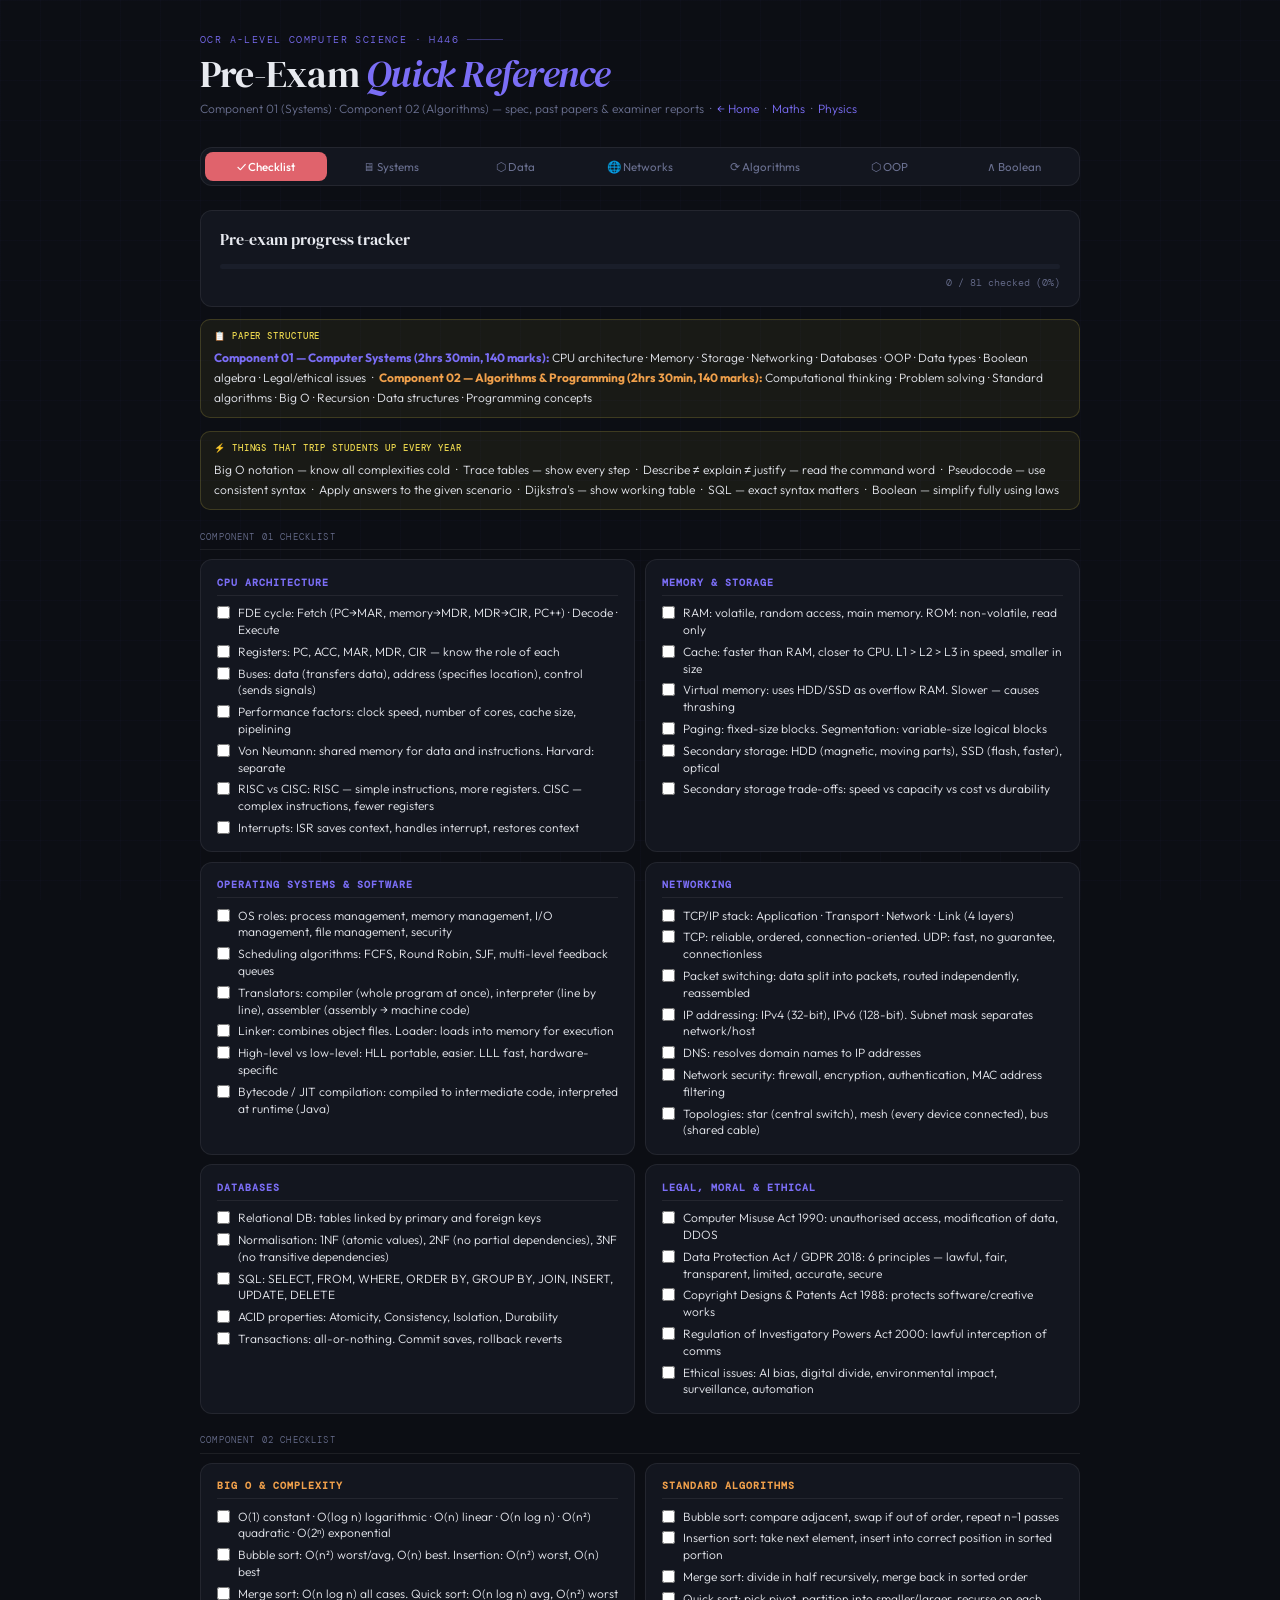
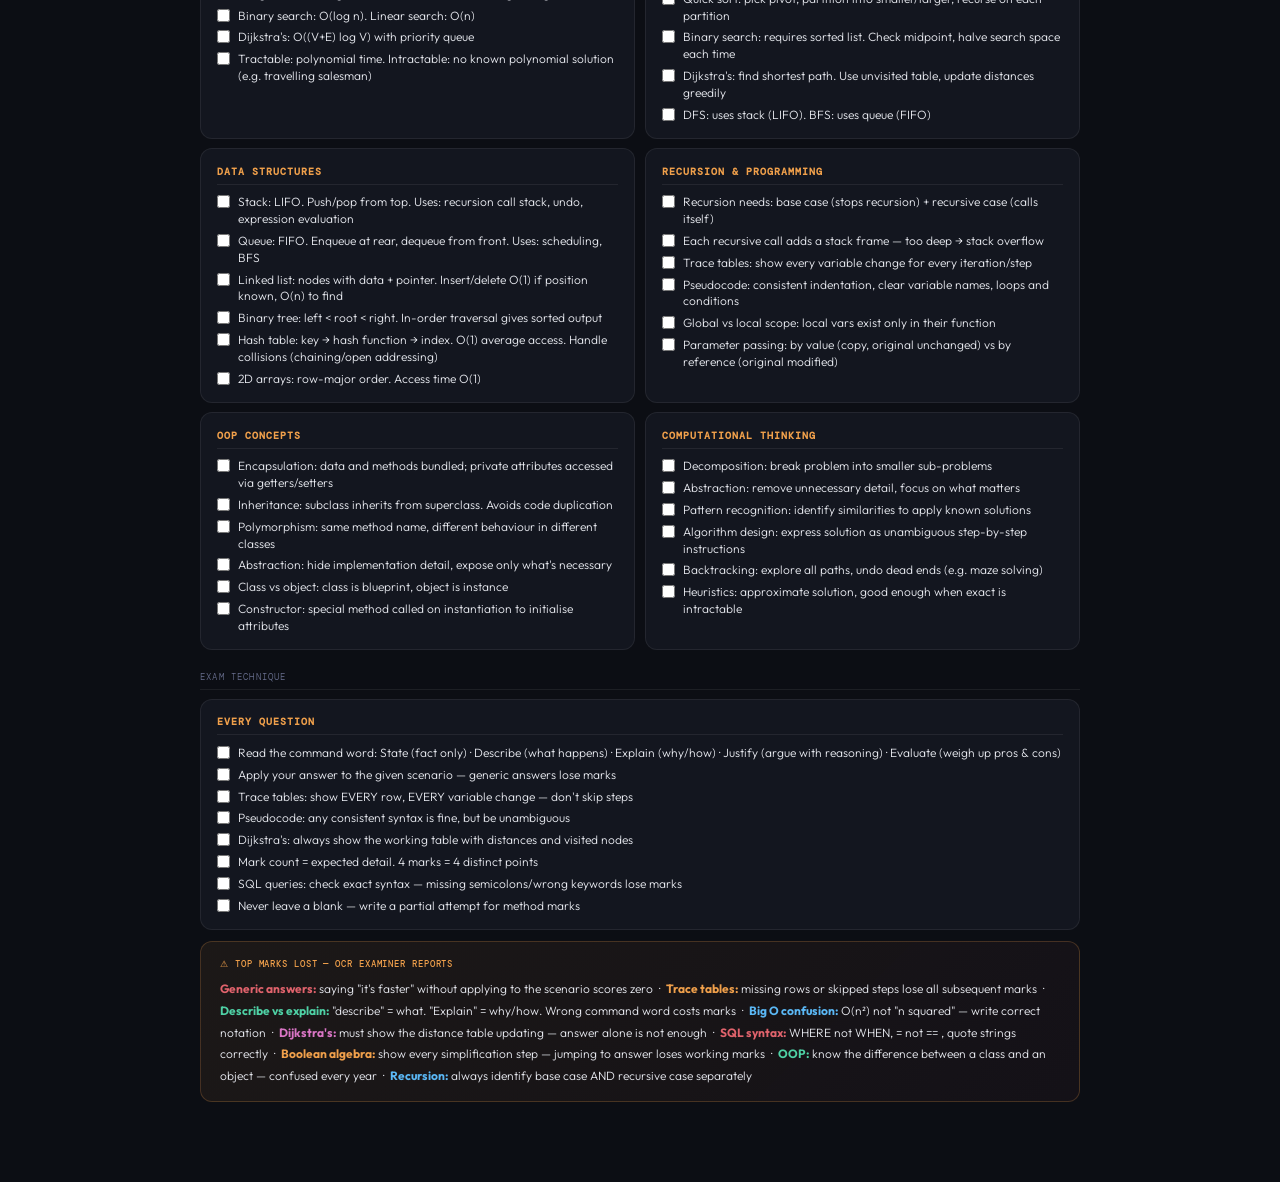
==== cs.html @ 41eb0c99 "Added CS" ====
<!DOCTYPE html>
<html lang="en">
<head>
<meta charset="UTF-8">
<meta name="viewport" content="width=device-width, initial-scale=1.0">
<title>OCR A-Level Computer Science — Quick Reference</title>
<link rel="stylesheet" href="style.css">
</head>
<body>
<div class="wrap">

<div class="hdr">
  <div class="eye">OCR A-Level Computer Science · H446</div>
  <h1>Pre-Exam <em>Quick Reference</em></h1>
  <p class="sub">Component 01 (Systems) · Component 02 (Algorithms) — spec, past papers &amp; examiner reports &nbsp;·&nbsp;
    <a href="home.html" style="color:var(--p);text-decoration:none">← Home</a> &nbsp;·&nbsp;
    <a href="index.html" style="color:var(--p);text-decoration:none">Maths</a> &nbsp;·&nbsp;
    <a href="physics.html" style="color:var(--p);text-decoration:none">Physics</a>
  </p>
</div>

<div class="nav" id="nav">
  <button class="nb on" style="background:var(--r);color:#fff" onclick="show('checklist',this,'--r')">✓ Checklist</button>
  <button class="nb" onclick="show('systems',this,'--p')">🖥 Systems</button>
  <button class="nb" onclick="show('data',this,'--b')">⬡ Data</button>
  <button class="nb" onclick="show('networking',this,'--g')">🌐 Networks</button>
  <button class="nb" onclick="show('algorithms',this,'--a')">⟳ Algorithms</button>
  <button class="nb" onclick="show('oop',this,'--pk')">⬡ OOP</button>
  <button class="nb" onclick="show('theory',this,'--ye')">∧ Boolean</button>
</div>

<!-- ══════ CHECKLIST ══════ -->
<div id="checklist" class="panel on">

  <div class="big-check">
    <h3>Pre-exam progress tracker</h3>
    <div class="progress-wrap"><div class="progress-bar" id="pbar"></div></div>
    <div class="progress-label" id="plabel">0 / 0 checked</div>
  </div>

  <div class="nib">
    <div class="nib-t">📋 Paper structure</div>
    <b class="cp">Component 01 — Computer Systems (2hrs 30min, 140 marks):</b> CPU architecture · Memory · Storage · Networking · Databases · OOP · Data types · Boolean algebra · Legal/ethical issues &nbsp;·&nbsp;
    <b class="ca">Component 02 — Algorithms &amp; Programming (2hrs 30min, 140 marks):</b> Computational thinking · Problem solving · Standard algorithms · Big O · Recursion · Data structures · Programming concepts
  </div>

  <div class="nib" style="background:rgba(232,212,77,.06);border-color:rgba(232,212,77,.18)">
    <div class="nib-t" style="color:var(--ye)">⚡ Things that trip students up every year</div>
    Big O notation — know all complexities cold &nbsp;·&nbsp; Trace tables — show every step &nbsp;·&nbsp; Describe ≠ explain ≠ justify — read the command word &nbsp;·&nbsp; Pseudocode — use consistent syntax &nbsp;·&nbsp; Apply answers to the given scenario &nbsp;·&nbsp; Dijkstra's — show working table &nbsp;·&nbsp; SQL — exact syntax matters &nbsp;·&nbsp; Boolean — simplify fully using laws
  </div>

  <div class="sl">Component 01 checklist</div>
  <div class="check-grid">

    <div class="check-card">
      <h3 style="color:var(--p)">CPU Architecture</h3>
      <ul class="cl">
        <li><input type="checkbox" onchange="tick(this)"><span>FDE cycle: Fetch (PC→MAR, memory→MDR, MDR→CIR, PC++) · Decode · Execute</span></li>
        <li><input type="checkbox" onchange="tick(this)"><span>Registers: PC, ACC, MAR, MDR, CIR — know the role of each</span></li>
        <li><input type="checkbox" onchange="tick(this)"><span>Buses: data (transfers data), address (specifies location), control (sends signals)</span></li>
        <li><input type="checkbox" onchange="tick(this)"><span>Performance factors: clock speed, number of cores, cache size, pipelining</span></li>
        <li><input type="checkbox" onchange="tick(this)"><span>Von Neumann: shared memory for data and instructions. Harvard: separate</span></li>
        <li><input type="checkbox" onchange="tick(this)"><span>RISC vs CISC: RISC — simple instructions, more registers. CISC — complex instructions, fewer registers</span></li>
        <li><input type="checkbox" onchange="tick(this)"><span>Interrupts: ISR saves context, handles interrupt, restores context</span></li>
      </ul>
    </div>

    <div class="check-card">
      <h3 style="color:var(--p)">Memory &amp; Storage</h3>
      <ul class="cl">
        <li><input type="checkbox" onchange="tick(this)"><span>RAM: volatile, random access, main memory. ROM: non-volatile, read only</span></li>
        <li><input type="checkbox" onchange="tick(this)"><span>Cache: faster than RAM, closer to CPU. L1 &gt; L2 &gt; L3 in speed, smaller in size</span></li>
        <li><input type="checkbox" onchange="tick(this)"><span>Virtual memory: uses HDD/SSD as overflow RAM. Slower — causes thrashing</span></li>
        <li><input type="checkbox" onchange="tick(this)"><span>Paging: fixed-size blocks. Segmentation: variable-size logical blocks</span></li>
        <li><input type="checkbox" onchange="tick(this)"><span>Secondary storage: HDD (magnetic, moving parts), SSD (flash, faster), optical</span></li>
        <li><input type="checkbox" onchange="tick(this)"><span>Secondary storage trade-offs: speed vs capacity vs cost vs durability</span></li>
      </ul>
    </div>

    <div class="check-card">
      <h3 style="color:var(--p)">Operating Systems &amp; Software</h3>
      <ul class="cl">
        <li><input type="checkbox" onchange="tick(this)"><span>OS roles: process management, memory management, I/O management, file management, security</span></li>
        <li><input type="checkbox" onchange="tick(this)"><span>Scheduling algorithms: FCFS, Round Robin, SJF, multi-level feedback queues</span></li>
        <li><input type="checkbox" onchange="tick(this)"><span>Translators: compiler (whole program at once), interpreter (line by line), assembler (assembly → machine code)</span></li>
        <li><input type="checkbox" onchange="tick(this)"><span>Linker: combines object files. Loader: loads into memory for execution</span></li>
        <li><input type="checkbox" onchange="tick(this)"><span>High-level vs low-level: HLL portable, easier. LLL fast, hardware-specific</span></li>
        <li><input type="checkbox" onchange="tick(this)"><span>Bytecode / JIT compilation: compiled to intermediate code, interpreted at runtime (Java)</span></li>
      </ul>
    </div>

    <div class="check-card">
      <h3 style="color:var(--p)">Networking</h3>
      <ul class="cl">
        <li><input type="checkbox" onchange="tick(this)"><span>TCP/IP stack: Application · Transport · Network · Link (4 layers)</span></li>
        <li><input type="checkbox" onchange="tick(this)"><span>TCP: reliable, ordered, connection-oriented. UDP: fast, no guarantee, connectionless</span></li>
        <li><input type="checkbox" onchange="tick(this)"><span>Packet switching: data split into packets, routed independently, reassembled</span></li>
        <li><input type="checkbox" onchange="tick(this)"><span>IP addressing: IPv4 (32-bit), IPv6 (128-bit). Subnet mask separates network/host</span></li>
        <li><input type="checkbox" onchange="tick(this)"><span>DNS: resolves domain names to IP addresses</span></li>
        <li><input type="checkbox" onchange="tick(this)"><span>Network security: firewall, encryption, authentication, MAC address filtering</span></li>
        <li><input type="checkbox" onchange="tick(this)"><span>Topologies: star (central switch), mesh (every device connected), bus (shared cable)</span></li>
      </ul>
    </div>

    <div class="check-card">
      <h3 style="color:var(--p)">Databases</h3>
      <ul class="cl">
        <li><input type="checkbox" onchange="tick(this)"><span>Relational DB: tables linked by primary and foreign keys</span></li>
        <li><input type="checkbox" onchange="tick(this)"><span>Normalisation: 1NF (atomic values), 2NF (no partial dependencies), 3NF (no transitive dependencies)</span></li>
        <li><input type="checkbox" onchange="tick(this)"><span>SQL: SELECT, FROM, WHERE, ORDER BY, GROUP BY, JOIN, INSERT, UPDATE, DELETE</span></li>
        <li><input type="checkbox" onchange="tick(this)"><span>ACID properties: Atomicity, Consistency, Isolation, Durability</span></li>
        <li><input type="checkbox" onchange="tick(this)"><span>Transactions: all-or-nothing. Commit saves, rollback reverts</span></li>
      </ul>
    </div>

    <div class="check-card">
      <h3 style="color:var(--p)">Legal, Moral &amp; Ethical</h3>
      <ul class="cl">
        <li><input type="checkbox" onchange="tick(this)"><span>Computer Misuse Act 1990: unauthorised access, modification of data, DDOS</span></li>
        <li><input type="checkbox" onchange="tick(this)"><span>Data Protection Act / GDPR 2018: 6 principles — lawful, fair, transparent, limited, accurate, secure</span></li>
        <li><input type="checkbox" onchange="tick(this)"><span>Copyright Designs &amp; Patents Act 1988: protects software/creative works</span></li>
        <li><input type="checkbox" onchange="tick(this)"><span>Regulation of Investigatory Powers Act 2000: lawful interception of comms</span></li>
        <li><input type="checkbox" onchange="tick(this)"><span>Ethical issues: AI bias, digital divide, environmental impact, surveillance, automation</span></li>
      </ul>
    </div>

  </div>

  <div class="sl">Component 02 checklist</div>
  <div class="check-grid">

    <div class="check-card">
      <h3 style="color:var(--a)">Big O &amp; Complexity</h3>
      <ul class="cl">
        <li><input type="checkbox" onchange="tick(this)"><span>O(1) constant · O(log n) logarithmic · O(n) linear · O(n log n) · O(n²) quadratic · O(2ⁿ) exponential</span></li>
        <li><input type="checkbox" onchange="tick(this)"><span>Bubble sort: O(n²) worst/avg, O(n) best. Insertion: O(n²) worst, O(n) best</span></li>
        <li><input type="checkbox" onchange="tick(this)"><span>Merge sort: O(n log n) all cases. Quick sort: O(n log n) avg, O(n²) worst</span></li>
        <li><input type="checkbox" onchange="tick(this)"><span>Binary search: O(log n). Linear search: O(n)</span></li>
        <li><input type="checkbox" onchange="tick(this)"><span>Dijkstra's: O((V+E) log V) with priority queue</span></li>
        <li><input type="checkbox" onchange="tick(this)"><span>Tractable: polynomial time. Intractable: no known polynomial solution (e.g. travelling salesman)</span></li>
      </ul>
    </div>

    <div class="check-card">
      <h3 style="color:var(--a)">Standard Algorithms</h3>
      <ul class="cl">
        <li><input type="checkbox" onchange="tick(this)"><span>Bubble sort: compare adjacent, swap if out of order, repeat n−1 passes</span></li>
        <li><input type="checkbox" onchange="tick(this)"><span>Insertion sort: take next element, insert into correct position in sorted portion</span></li>
        <li><input type="checkbox" onchange="tick(this)"><span>Merge sort: divide in half recursively, merge back in sorted order</span></li>
        <li><input type="checkbox" onchange="tick(this)"><span>Quick sort: pick pivot, partition into smaller/larger, recurse on each partition</span></li>
        <li><input type="checkbox" onchange="tick(this)"><span>Binary search: requires sorted list. Check midpoint, halve search space each time</span></li>
        <li><input type="checkbox" onchange="tick(this)"><span>Dijkstra's: find shortest path. Use unvisited table, update distances greedily</span></li>
        <li><input type="checkbox" onchange="tick(this)"><span>DFS: uses stack (LIFO). BFS: uses queue (FIFO)</span></li>
      </ul>
    </div>

    <div class="check-card">
      <h3 style="color:var(--a)">Data Structures</h3>
      <ul class="cl">
        <li><input type="checkbox" onchange="tick(this)"><span>Stack: LIFO. Push/pop from top. Uses: recursion call stack, undo, expression evaluation</span></li>
        <li><input type="checkbox" onchange="tick(this)"><span>Queue: FIFO. Enqueue at rear, dequeue from front. Uses: scheduling, BFS</span></li>
        <li><input type="checkbox" onchange="tick(this)"><span>Linked list: nodes with data + pointer. Insert/delete O(1) if position known, O(n) to find</span></li>
        <li><input type="checkbox" onchange="tick(this)"><span>Binary tree: left &lt; root &lt; right. In-order traversal gives sorted output</span></li>
        <li><input type="checkbox" onchange="tick(this)"><span>Hash table: key → hash function → index. O(1) average access. Handle collisions (chaining/open addressing)</span></li>
        <li><input type="checkbox" onchange="tick(this)"><span>2D arrays: row-major order. Access time O(1)</span></li>
      </ul>
    </div>

    <div class="check-card">
      <h3 style="color:var(--a)">Recursion &amp; Programming</h3>
      <ul class="cl">
        <li><input type="checkbox" onchange="tick(this)"><span>Recursion needs: base case (stops recursion) + recursive case (calls itself)</span></li>
        <li><input type="checkbox" onchange="tick(this)"><span>Each recursive call adds a stack frame — too deep → stack overflow</span></li>
        <li><input type="checkbox" onchange="tick(this)"><span>Trace tables: show every variable change for every iteration/step</span></li>
        <li><input type="checkbox" onchange="tick(this)"><span>Pseudocode: consistent indentation, clear variable names, loops and conditions</span></li>
        <li><input type="checkbox" onchange="tick(this)"><span>Global vs local scope: local vars exist only in their function</span></li>
        <li><input type="checkbox" onchange="tick(this)"><span>Parameter passing: by value (copy, original unchanged) vs by reference (original modified)</span></li>
      </ul>
    </div>

    <div class="check-card">
      <h3 style="color:var(--a)">OOP Concepts</h3>
      <ul class="cl">
        <li><input type="checkbox" onchange="tick(this)"><span>Encapsulation: data and methods bundled; private attributes accessed via getters/setters</span></li>
        <li><input type="checkbox" onchange="tick(this)"><span>Inheritance: subclass inherits from superclass. Avoids code duplication</span></li>
        <li><input type="checkbox" onchange="tick(this)"><span>Polymorphism: same method name, different behaviour in different classes</span></li>
        <li><input type="checkbox" onchange="tick(this)"><span>Abstraction: hide implementation detail, expose only what's necessary</span></li>
        <li><input type="checkbox" onchange="tick(this)"><span>Class vs object: class is blueprint, object is instance</span></li>
        <li><input type="checkbox" onchange="tick(this)"><span>Constructor: special method called on instantiation to initialise attributes</span></li>
      </ul>
    </div>

    <div class="check-card">
      <h3 style="color:var(--a)">Computational Thinking</h3>
      <ul class="cl">
        <li><input type="checkbox" onchange="tick(this)"><span>Decomposition: break problem into smaller sub-problems</span></li>
        <li><input type="checkbox" onchange="tick(this)"><span>Abstraction: remove unnecessary detail, focus on what matters</span></li>
        <li><input type="checkbox" onchange="tick(this)"><span>Pattern recognition: identify similarities to apply known solutions</span></li>
        <li><input type="checkbox" onchange="tick(this)"><span>Algorithm design: express solution as unambiguous step-by-step instructions</span></li>
        <li><input type="checkbox" onchange="tick(this)"><span>Backtracking: explore all paths, undo dead ends (e.g. maze solving)</span></li>
        <li><input type="checkbox" onchange="tick(this)"><span>Heuristics: approximate solution, good enough when exact is intractable</span></li>
      </ul>
    </div>

  </div>

  <div class="sl">Exam technique</div>
  <div class="check-grid">
    <div class="check-card" style="grid-column:1/-1">
      <h3 style="color:var(--a)">Every question</h3>
      <ul class="cl">
        <li><input type="checkbox" onchange="tick(this)"><span>Read the command word: State (fact only) · Describe (what happens) · Explain (why/how) · Justify (argue with reasoning) · Evaluate (weigh up pros &amp; cons)</span></li>
        <li><input type="checkbox" onchange="tick(this)"><span>Apply your answer to the given scenario — generic answers lose marks</span></li>
        <li><input type="checkbox" onchange="tick(this)"><span>Trace tables: show EVERY row, EVERY variable change — don't skip steps</span></li>
        <li><input type="checkbox" onchange="tick(this)"><span>Pseudocode: any consistent syntax is fine, but be unambiguous</span></li>
        <li><input type="checkbox" onchange="tick(this)"><span>Dijkstra's: always show the working table with distances and visited nodes</span></li>
        <li><input type="checkbox" onchange="tick(this)"><span>Mark count = expected detail. 4 marks = 4 distinct points</span></li>
        <li><input type="checkbox" onchange="tick(this)"><span>SQL queries: check exact syntax — missing semicolons/wrong keywords lose marks</span></li>
        <li><input type="checkbox" onchange="tick(this)"><span>Never leave a blank — write a partial attempt for method marks</span></li>
      </ul>
    </div>
  </div>

  <div class="warn">
    <div class="w-title">⚠ Top marks lost — OCR examiner reports</div>
    <b class="cr">Generic answers:</b> saying "it's faster" without applying to the scenario scores zero &nbsp;·&nbsp;
    <b class="ca">Trace tables:</b> missing rows or skipped steps lose all subsequent marks &nbsp;·&nbsp;
    <b class="cg">Describe vs explain:</b> "describe" = what. "Explain" = why/how. Wrong command word costs marks &nbsp;·&nbsp;
    <b class="cb">Big O confusion:</b> O(n²) not "n squared" — write correct notation &nbsp;·&nbsp;
    <b class="cpk">Dijkstra's:</b> must show the distance table updating — answer alone is not enough &nbsp;·&nbsp;
    <b class="cr">SQL syntax:</b> WHERE not WHEN, = not == , quote strings correctly &nbsp;·&nbsp;
    <b class="ca">Boolean algebra:</b> show every simplification step — jumping to answer loses working marks &nbsp;·&nbsp;
    <b class="cg">OOP:</b> know the difference between a class and an object — confused every year &nbsp;·&nbsp;
    <b class="cb">Recursion:</b> always identify base case AND recursive case separately
  </div>

</div>

<!-- ══════ SYSTEMS ══════ -->
<div id="systems" class="panel">

  <div class="sl">CPU — FDE cycle</div>
  <div class="card">
    <div class="card-h"><span class="dot" style="background:var(--p)"></span><span class="card-t">Fetch-Decode-Execute in detail</span></div>
    <div class="steps">
      <div class="step"><div class="sn" style="background:var(--p);color:#fff">F</div><span><b>Fetch:</b> PC→MAR (via address bus) · Memory[MAR]→MDR (via data bus) · MDR→CIR · PC incremented</span></div>
      <div class="step"><div class="sn" style="background:var(--p);color:#fff">D</div><span><b>Decode:</b> CIR contents decoded by Control Unit — opcode identifies instruction type</span></div>
      <div class="step"><div class="sn" style="background:var(--p);color:#fff">E</div><span><b>Execute:</b> ALU performs operation or data moved or branch taken, result stored in ACC or memory</span></div>
    </div>
    <div class="tip">Interrupts: at end of each FDE cycle, CPU checks interrupt register. If set → saves context (registers to stack) → runs ISR → restores context</div>
  </div>

  <div class="sl">Registers</div>
  <div class="pg">
    <div class="pl"><div class="pl-l cp">PC</div><div class="pl-f">Program Counter</div><div class="pl-n">Address of next instruction to fetch</div></div>
    <div class="pl"><div class="pl-l cp">ACC</div><div class="pl-f">Accumulator</div><div class="pl-n">Stores result of ALU operations</div></div>
    <div class="pl"><div class="pl-l cp">MAR</div><div class="pl-f">Memory Address Register</div><div class="pl-n">Address to read from / write to</div></div>
    <div class="pl"><div class="pl-l cp">MDR</div><div class="pl-f">Memory Data Register</div><div class="pl-n">Data being transferred to/from memory</div></div>
    <div class="pl"><div class="pl-l cp">CIR</div><div class="pl-f">Current Instruction Register</div><div class="pl-n">Holds instruction being decoded/executed</div></div>
  </div>

  <div class="sl">Performance &amp; architecture</div>
  <div class="two">
    <div class="card">
      <div class="card-h"><span class="dot" style="background:var(--g)"></span><span class="card-t">Performance factors</span></div>
      <div class="pg" style="margin-top:8px">
        <div class="pl"><div class="pl-l cg">Clock speed</div><div class="pl-n">More cycles per second → faster. Measured in GHz</div></div>
        <div class="pl"><div class="pl-l cg">Cores</div><div class="pl-n">Multiple cores → parallel execution of threads</div></div>
        <div class="pl"><div class="pl-l cg">Cache</div><div class="pl-n">L1 fastest/smallest → L3 slowest/largest. Reduces RAM access</div></div>
        <div class="pl"><div class="pl-l cg">Pipelining</div><div class="pl-n">Overlap FDE stages of multiple instructions</div></div>
      </div>
    </div>
    <div class="card">
      <div class="card-h"><span class="dot" style="background:var(--b)"></span><span class="card-t">RISC vs CISC</span></div>
      <div class="two" style="margin-top:8px">
        <div class="pl"><div class="pl-l cb">RISC</div><div class="pl-n">Simple instructions, fixed length, more registers, compiler does more work, 1 clock cycle per instruction</div></div>
        <div class="pl"><div class="pl-l cb">CISC</div><div class="pl-n">Complex instructions, variable length, fewer registers, hardware does more work, may take multiple cycles</div></div>
      </div>
    </div>
  </div>

  <div class="sl">Memory hierarchy</div>
  <div class="pg">
    <div class="pl"><div class="pl-l cp">Registers</div><div class="pl-n">Fastest, smallest, inside CPU</div></div>
    <div class="pl"><div class="pl-l cp">Cache (L1/L2/L3)</div><div class="pl-n">Very fast, small, on/near CPU</div></div>
    <div class="pl"><div class="pl-l cp">RAM</div><div class="pl-n">Fast, volatile, main memory</div></div>
    <div class="pl"><div class="pl-l cp">SSD</div><div class="pl-n">Fast secondary storage, non-volatile</div></div>
    <div class="pl"><div class="pl-l cp">HDD</div><div class="pl-n">Slower, larger, cheaper, non-volatile</div></div>
    <div class="pl"><div class="pl-l cp">Virtual memory</div><div class="pl-n">HDD/SSD used as overflow RAM. Slow — causes thrashing if overused</div></div>
  </div>

  <div class="sl">OS — scheduling algorithms</div>
  <div class="pg">
    <div class="pl"><div class="pl-l cg">FCFS</div><div class="pl-f">First Come First Served</div><div class="pl-n">Simple, no starvation, poor for short jobs behind long ones</div></div>
    <div class="pl"><div class="pl-l cg">Round Robin</div><div class="pl-f">Time slice per process</div><div class="pl-n">Fair, good for time-sharing. Context switching overhead</div></div>
    <div class="pl"><div class="pl-l cg">SJF</div><div class="pl-f">Shortest Job First</div><div class="pl-n">Minimises avg wait time. Risk of starvation for long jobs</div></div>
    <div class="pl"><div class="pl-l cg">MLFQ</div><div class="pl-f">Multi-Level Feedback Queues</div><div class="pl-n">Multiple priority queues, processes move between them</div></div>
  </div>

  <div class="sl">Translators</div>
  <div class="pg">
    <div class="pl"><div class="pl-l ca">Compiler</div><div class="pl-n">Translates whole program before running. Fast execution, no source needed at runtime. Error list at end</div></div>
    <div class="pl"><div class="pl-l ca">Interpreter</div><div class="pl-n">Translates and runs line by line. Slower. Stops at first error. Good for debugging</div></div>
    <div class="pl"><div class="pl-l ca">Assembler</div><div class="pl-n">Assembly language → machine code. One-to-one translation</div></div>
    <div class="pl"><div class="pl-l ca">Linker</div><div class="pl-n">Combines object files and library files into executable</div></div>
    <div class="pl"><div class="pl-l ca">Loader</div><div class="pl-n">Loads executable into RAM and begins execution</div></div>
  </div>

  <div class="warn">
    <div class="w-title">⚠ Systems exam traps</div>
    <b class="cr">FDE detail:</b> name the specific registers involved (PC→MAR, not just "fetched from memory") &nbsp;·&nbsp;
    <b class="ca">Cache vs RAM:</b> explain why cache is faster — it's closer to CPU, not just "smaller" &nbsp;·&nbsp;
    <b class="cg">Virtual memory:</b> causes thrashing when RAM is constantly swapping — say this explicitly &nbsp;·&nbsp;
    <b class="cb">Compiler vs interpreter:</b> compiler = whole program first, interpreter = line by line. Don't mix them up &nbsp;·&nbsp;
    <b class="cpk">Pipelining:</b> one instruction per stage simultaneously — not "does multiple things at once" (too vague)
  </div>
</div>

<!-- ══════ DATA ══════ -->
<div id="data" class="panel">

  <div class="sl">Number representations</div>
  <div class="two">
    <div class="card">
      <div class="card-h"><span class="dot" style="background:var(--b)"></span><span class="card-t">Binary &amp; conversions</span></div>
      <div class="mb">Binary → Denary: sum of place values (128,64,32,16,8,4,2,1)
Denary → Binary: repeated division by 2
Hex → Binary: each hex digit = 4 bits
Binary → Hex: group into nibbles</div>
      <div class="tip">Hex is used as shorthand for binary — easier for humans to read memory addresses</div>
    </div>
    <div class="card">
      <div class="card-h"><span class="dot" style="background:var(--b)"></span><span class="card-t">Two's complement (negative numbers)</span></div>
      <div class="steps">
        <div class="step"><div class="sn" style="background:var(--b);color:#000">1</div><span>Write positive value in binary</span></div>
        <div class="step"><div class="sn" style="background:var(--b);color:#000">2</div><span>Invert all bits (flip 0s and 1s)</span></div>
        <div class="step"><div class="sn" style="background:var(--b);color:#000">3</div><span>Add 1 to the result</span></div>
      </div>
      <div class="tip">MSB is the sign bit: 0 = positive, 1 = negative. Range for 8-bit: −128 to +127</div>
    </div>
  </div>

  <div class="sl">Data types &amp; representation</div>
  <div class="pg">
    <div class="pl"><div class="pl-l cb">Integer</div><div class="pl-n">Whole numbers. Two's complement for signed</div></div>
    <div class="pl"><div class="pl-l cb">Float</div><div class="pl-n">Sign · Mantissa · Exponent. Precision vs range trade-off</div></div>
    <div class="pl"><div class="pl-l cb">Character</div><div class="pl-n">ASCII: 7-bit, 128 chars. Unicode: up to 32-bit, global chars</div></div>
    <div class="pl"><div class="pl-l cb">Boolean</div><div class="pl-n">True/False stored as 1 bit (but often 1 byte in practice)</div></div>
    <div class="pl"><div class="pl-l cb">String</div><div class="pl-n">Sequence of characters. Null-terminated in some languages</div></div>
  </div>

  <div class="sl">Compression</div>
  <div class="two">
    <div class="card">
      <div class="card-h"><span class="dot" style="background:var(--g)"></span><span class="card-t">Lossy vs Lossless</span></div>
      <div class="pg" style="margin-top:8px">
        <div class="pl"><div class="pl-l cg">Lossy</div><div class="pl-n">Data permanently removed. Smaller file. Used for images (JPEG), audio (MP3). Cannot recover original</div></div>
        <div class="pl"><div class="pl-l cg">Lossless</div><div class="pl-n">All data retained. Recoverable. Used for text, executables, PNG. Run-length encoding, Huffman</div></div>
      </div>
    </div>
    <div class="card">
      <div class="card-h"><span class="dot" style="background:var(--g)"></span><span class="card-t">Run-Length Encoding (RLE)</span></div>
      <div class="mb">AAABBBBBCC → 3A 5B 2C</div>
      <div class="tip">Effective for data with long runs of repeated values (e.g. bitmap images with large areas of same colour)</div>
    </div>
  </div>

  <div class="sl">Encryption &amp; Hashing</div>
  <div class="pg">
    <div class="pl"><div class="pl-l ca">Symmetric encryption</div><div class="pl-n">Same key to encrypt and decrypt. Fast. Key distribution problem</div></div>
    <div class="pl"><div class="pl-l ca">Asymmetric encryption</div><div class="pl-n">Public key encrypts, private key decrypts. Slower. Solves key distribution</div></div>
    <div class="pl"><div class="pl-l ca">Hashing</div><div class="pl-n">One-way function. Same input → same output. Used for passwords, integrity checks. Collisions possible</div></div>
    <div class="pl"><div class="pl-l ca">Digital signature</div><div class="pl-n">Hash of message encrypted with sender's private key. Verifies identity and integrity</div></div>
  </div>

  <div class="sl">SQL reference</div>
  <div class="card">
    <div class="card-h"><span class="dot" style="background:var(--pk)"></span><span class="card-t">Key SQL syntax</span></div>
    <div class="mb">SELECT field1, field2 FROM table WHERE condition
SELECT * FROM students WHERE grade = 'A' ORDER BY surname ASC
SELECT s.name, c.title FROM students s JOIN courses c ON s.id = c.student_id
INSERT INTO table (col1, col2) VALUES (val1, val2)
UPDATE table SET col = val WHERE condition
DELETE FROM table WHERE condition
SELECT dept, COUNT(*) FROM employees GROUP BY dept HAVING COUNT(*) > 5</div>
    <div class="tip"><b class="cr">WHERE</b> filters rows before grouping. <b class="ca">HAVING</b> filters after GROUP BY. Never confuse them</div>
  </div>

  <div class="warn">
    <div class="w-title">⚠ Data exam traps</div>
    <b class="cr">Two's complement:</b> range is asymmetric — 8-bit: −128 to +127 (not ±127) &nbsp;·&nbsp;
    <b class="ca">Floating point:</b> more bits in mantissa = more precision; more bits in exponent = wider range &nbsp;·&nbsp;
    <b class="cg">Lossy vs lossless:</b> must say whether original can be recovered — not just "data is lost" &nbsp;·&nbsp;
    <b class="cb">SQL WHERE vs HAVING:</b> WHERE is before GROUP BY; HAVING is after &nbsp;·&nbsp;
    <b class="cpk">Hashing ≠ encryption:</b> hashing is one-way; encryption is reversible with a key
  </div>
</div>

<!-- ══════ NETWORKING ══════ -->
<div id="networking" class="panel">

  <div class="sl">TCP/IP stack</div>
  <div class="pg">
    <div class="pl"><div class="pl-l cg">Application</div><div class="pl-n">HTTP, HTTPS, FTP, SMTP, DNS, SSH. User-facing protocols</div></div>
    <div class="pl"><div class="pl-l cg">Transport</div><div class="pl-n">TCP (reliable, ordered) or UDP (fast, no guarantee). Port numbers. Segmentation</div></div>
    <div class="pl"><div class="pl-l cg">Network / Internet</div><div class="pl-n">IP addressing, routing, packet forwarding. IPv4/IPv6</div></div>
    <div class="pl"><div class="pl-l cg">Link / Data Link</div><div class="pl-n">MAC addresses, frames, error detection (CRC). Physical transmission on local network</div></div>
  </div>

  <div class="sl">Protocols compared</div>
  <div class="two">
    <div class="card">
      <div class="card-h"><span class="dot" style="background:var(--b)"></span><span class="card-t">TCP vs UDP</span></div>
      <div class="two" style="margin-top:8px">
        <div class="pl"><div class="pl-l cb">TCP</div><div class="pl-n">Connection-oriented. 3-way handshake. Guaranteed delivery. Ordered. Error checking. Used for HTTP, email, file transfer</div></div>
        <div class="pl"><div class="pl-l cb">UDP</div><div class="pl-n">Connectionless. No guarantee. No ordering. Fast. Used for video streaming, DNS, VoIP, gaming</div></div>
      </div>
    </div>
    <div class="card">
      <div class="card-h"><span class="dot" style="background:var(--b)"></span><span class="card-t">Packet vs Circuit switching</span></div>
      <div class="two" style="margin-top:8px">
        <div class="pl"><div class="pl-l cb">Packet</div><div class="pl-n">Data split into packets, each routed independently, reassembled at destination. Efficient, resilient</div></div>
        <div class="pl"><div class="pl-l cb">Circuit</div><div class="pl-n">Dedicated path reserved for duration of call. Consistent quality. Wastes bandwidth if idle (e.g. old phone networks)</div></div>
      </div>
    </div>
  </div>

  <div class="sl">Network security</div>
  <div class="pg">
    <div class="pl"><div class="pl-l cr">Firewall</div><div class="pl-n">Filters packets by IP/port rules. Stateful (tracks connections) or stateless</div></div>
    <div class="pl"><div class="pl-l cr">Encryption</div><div class="pl-n">TLS/SSL for HTTPS. Symmetric for speed, asymmetric for key exchange</div></div>
    <div class="pl"><div class="pl-l cr">MAC filtering</div><div class="pl-n">Only allow known MAC addresses on network</div></div>
    <div class="pl"><div class="pl-l cr">WPA2/3</div><div class="pl-n">WiFi encryption protocols. WPA3 more secure than WPA2</div></div>
    <div class="pl"><div class="pl-l cr">Penetration testing</div><div class="pl-n">Authorised simulated attack to find vulnerabilities</div></div>
    <div class="pl"><div class="pl-l cr">Social engineering</div><div class="pl-n">Phishing, pretexting — exploits humans not systems</div></div>
  </div>

  <div class="sl">Topologies &amp; hardware</div>
  <div class="pg">
    <div class="pl"><div class="pl-l cg">Star</div><div class="pl-n">Central switch. Failure of one device doesn't affect others. Expensive (cabling)</div></div>
    <div class="pl"><div class="pl-l cg">Mesh</div><div class="pl-n">Every device connected to every other. Resilient, expensive, complex</div></div>
    <div class="pl"><div class="pl-l cg">Bus</div><div class="pl-n">Shared backbone cable. Cheap, simple. Single point of failure. Collision domain</div></div>
    <div class="pl"><div class="pl-l cg">Router</div><div class="pl-n">Routes packets between networks using IP. Layer 3</div></div>
    <div class="pl"><div class="pl-l cg">Switch</div><div class="pl-n">Forwards frames within LAN using MAC table. Layer 2</div></div>
    <div class="pl"><div class="pl-l cg">Hub</div><div class="pl-n">Broadcasts to all ports — dumb, causes collisions. Largely obsolete</div></div>
  </div>

  <div class="warn">
    <div class="w-title">⚠ Networking exam traps</div>
    <b class="cr">TCP vs UDP:</b> must say why one is chosen — not just "TCP is reliable". Link to the use case &nbsp;·&nbsp;
    <b class="ca">Router vs switch:</b> router works at Network layer (IP), switch at Data Link layer (MAC) &nbsp;·&nbsp;
    <b class="cg">Packet switching:</b> packets can take different routes and arrive out of order — TCP reorders them &nbsp;·&nbsp;
    <b class="cb">Firewall:</b> doesn't prevent all attacks — social engineering bypasses it entirely
  </div>
</div>

<!-- ══════ ALGORITHMS ══════ -->
<div id="algorithms" class="panel">

  <div class="sl">Big O — time complexity</div>
  <div class="pg">
    <div class="pl"><div class="pl-l ca">O(1)</div><div class="pl-f">Constant</div><div class="pl-n">Array access by index, hash table lookup (avg)</div></div>
    <div class="pl"><div class="pl-l ca">O(log n)</div><div class="pl-f">Logarithmic</div><div class="pl-n">Binary search, balanced BST operations</div></div>
    <div class="pl"><div class="pl-l ca">O(n)</div><div class="pl-f">Linear</div><div class="pl-n">Linear search, single loop</div></div>
    <div class="pl"><div class="pl-l ca">O(n log n)</div><div class="pl-f">Linearithmic</div><div class="pl-n">Merge sort, quick sort (avg), heap sort</div></div>
    <div class="pl"><div class="pl-l ca">O(n²)</div><div class="pl-f">Quadratic</div><div class="pl-n">Bubble, insertion sort (worst). Nested loops</div></div>
    <div class="pl"><div class="pl-l ca">O(2ⁿ)</div><div class="pl-f">Exponential</div><div class="pl-n">Recursive Fibonacci, brute-force subsets. Intractable</div></div>
  </div>

  <div class="sl">Sorting algorithms compared</div>
  <div class="card">
    <div class="card-h"><span class="dot" style="background:var(--a)"></span><span class="card-t">At a glance</span></div>
    <div class="mb">Bubble sort:    Best O(n)  · Avg O(n²) · Worst O(n²) · Space O(1)  — stable, simple, slow
Insertion sort: Best O(n)  · Avg O(n²) · Worst O(n²) · Space O(1)  — stable, good for nearly-sorted data
Merge sort:     Best O(n log n) · Avg O(n log n) · Worst O(n log n) · Space O(n) — stable, consistent
Quick sort:     Best O(n log n) · Avg O(n log n) · Worst O(n²)      · Space O(log n) — fast in practice, unstable</div>
    <div class="tip"><b class="ca">Merge sort</b> is preferred when stability matters or worst-case must be guaranteed. <b class="cr">Quick sort's</b> worst case is a sorted/reverse-sorted list with bad pivot choice</div>
  </div>

  <div class="sl">Searching algorithms</div>
  <div class="two">
    <div class="card">
      <div class="card-h"><span class="dot" style="background:var(--g)"></span><span class="card-t">Binary search</span></div>
      <div class="steps">
        <div class="step"><div class="sn" style="background:var(--g);color:#000">1</div><span>Requires <b>sorted</b> list — check this first</span></div>
        <div class="step"><div class="sn" style="background:var(--g);color:#000">2</div><span>Find midpoint: mid = (low + high) // 2</span></div>
        <div class="step"><div class="sn" style="background:var(--g);color:#000">3</div><span>If target = mid → found. If target &lt; mid → search left half. If target &gt; mid → search right half</span></div>
        <div class="step"><div class="sn" style="background:var(--g);color:#000">4</div><span>Repeat until found or low &gt; high (not found)</span></div>
      </div>
      <div class="mb">Complexity: O(log n) time · O(1) space (iterative)</div>
    </div>
    <div class="card">
      <div class="card-h"><span class="dot" style="background:var(--g)"></span><span class="card-t">Dijkstra's shortest path</span></div>
      <div class="steps">
        <div class="step"><div class="sn" style="background:var(--g);color:#000">1</div><span>Set start node distance = 0, all others = ∞</span></div>
        <div class="step"><div class="sn" style="background:var(--g);color:#000">2</div><span>Visit unvisited node with smallest tentative distance</span></div>
        <div class="step"><div class="sn" style="background:var(--g);color:#000">3</div><span>Update distances to all unvisited neighbours: if current + edge &lt; stored, update</span></div>
        <div class="step"><div class="sn" style="background:var(--g);color:#000">4</div><span>Mark current node as visited. Repeat until destination visited</span></div>
      </div>
      <div class="tip"><b class="cr">Must show the table</b> in the exam — answer alone gets no marks</div>
    </div>
  </div>

  <div class="sl">Graph traversals</div>
  <div class="two">
    <div class="card">
      <div class="card-h"><span class="dot" style="background:var(--pk)"></span><span class="card-t">Depth-First Search (DFS)</span></div>
      <div class="mb">Uses: Stack (LIFO)
Visit node → push unvisited neighbours → pop next → repeat</div>
      <div class="tip">Goes deep before wide. Good for: finding paths, maze solving, topological sort</div>
    </div>
    <div class="card">
      <div class="card-h"><span class="dot" style="background:var(--pk)"></span><span class="card-t">Breadth-First Search (BFS)</span></div>
      <div class="mb">Uses: Queue (FIFO)
Visit node → enqueue unvisited neighbours → dequeue next → repeat</div>
      <div class="tip">Explores level by level. Finds <b>shortest path</b> in unweighted graphs. Used in: networking, social graphs</div>
    </div>
  </div>

  <div class="sl">Recursion</div>
  <div class="card">
    <div class="card-h"><span class="dot" style="background:var(--b)"></span><span class="card-t">Structure &amp; call stack</span></div>
    <div class="two" style="margin-top:8px">
      <div class="mb">Every recursive function needs:
1. Base case — stops recursion
2. Recursive case — calls itself
   with simpler input</div>
      <div class="mb">factorial(n):
  IF n == 1 THEN RETURN 1
  ELSE RETURN n * factorial(n-1)</div>
    </div>
    <div class="tip">Each call adds a stack frame (local vars + return address). Too many calls → stack overflow. Tail recursion can be optimised by compiler</div>
  </div>

  <div class="warn">
    <div class="w-title">⚠ Algorithms exam traps</div>
    <b class="cr">Binary search on unsorted list:</b> state it requires sorting first — don't just apply it &nbsp;·&nbsp;
    <b class="ca">Dijkstra's table:</b> show every update to every node's distance — the table IS the answer &nbsp;·&nbsp;
    <b class="cg">Big O drop constants:</b> O(2n) = O(n), O(n² + n) = O(n²) — only highest order term matters &nbsp;·&nbsp;
    <b class="cb">Quick sort worst case:</b> O(n²) when pivot is always min or max — e.g. already sorted list &nbsp;·&nbsp;
    <b class="cpk">DFS vs BFS:</b> DFS uses stack, BFS uses queue — confused every year
  </div>
</div>

<!-- ══════ OOP ══════ -->
<div id="oop" class="panel">

  <div class="sl">The four pillars</div>
  <div class="two">
    <div class="card">
      <div class="card-h"><span class="dot" style="background:var(--pk)"></span><span class="card-t">Encapsulation</span></div>
      <div class="tip" style="margin-top:0;border-left-color:var(--pk)">Bundle data (attributes) and methods together in a class. Mark attributes as private. Access only via public getters/setters. Hides implementation detail.</div>
    </div>
    <div class="card">
      <div class="card-h"><span class="dot" style="background:var(--pk)"></span><span class="card-t">Inheritance</span></div>
      <div class="tip" style="margin-top:0;border-left-color:var(--pk)">Subclass inherits attributes and methods from superclass. Adds or overrides behaviour. Avoids code duplication. "is-a" relationship (Dog is-a Animal).</div>
    </div>
    <div class="card">
      <div class="card-h"><span class="dot" style="background:var(--pk)"></span><span class="card-t">Polymorphism</span></div>
      <div class="tip" style="margin-top:0;border-left-color:var(--pk)">Same method name, different behaviour in different classes. Achieved through method overriding. e.g. Animal.speak() → Dog.speak() returns "Woof", Cat.speak() returns "Meow".</div>
    </div>
    <div class="card">
      <div class="card-h"><span class="dot" style="background:var(--pk)"></span><span class="card-t">Abstraction</span></div>
      <div class="tip" style="margin-top:0;border-left-color:var(--pk)">Hide complex implementation, expose only necessary interface. Abstract classes / interfaces define method signatures without implementation.</div>
    </div>
  </div>

  <div class="sl">Class anatomy</div>
  <div class="card">
    <div class="card-h"><span class="dot" style="background:var(--b)"></span><span class="card-t">Pseudocode class example</span></div>
    <div class="mb">CLASS Animal
  PRIVATE name : String
  PRIVATE age  : Integer

  PUBLIC PROCEDURE new(n, a)   // constructor
    name = n
    age  = a
  ENDPROCEDURE

  PUBLIC FUNCTION getName() RETURNS String
    RETURN name
  ENDFUNCTION

  PUBLIC PROCEDURE speak()     // overridden in subclass
    OUTPUT "..."
  ENDPROCEDURE
ENDCLASS

CLASS Dog INHERITS Animal
  PUBLIC PROCEDURE speak()
    OUTPUT "Woof"
  ENDPROCEDURE
ENDCLASS</div>
  </div>

  <div class="sl">Key terms</div>
  <div class="pg">
    <div class="pl"><div class="pl-l cb">Class</div><div class="pl-n">Blueprint/template defining attributes and methods</div></div>
    <div class="pl"><div class="pl-l cb">Object</div><div class="pl-n">Instance of a class with its own attribute values</div></div>
    <div class="pl"><div class="pl-l cb">Constructor</div><div class="pl-n">Special method called on instantiation to set up attributes</div></div>
    <div class="pl"><div class="pl-l cb">Method</div><div class="pl-n">Function defined inside a class</div></div>
    <div class="pl"><div class="pl-l cb">Attribute</div><div class="pl-n">Variable belonging to an object</div></div>
    <div class="pl"><div class="pl-l cb">Instantiation</div><div class="pl-n">Creating an object from a class (calling the constructor)</div></div>
    <div class="pl"><div class="pl-l cb">Override</div><div class="pl-n">Redefine a superclass method in a subclass</div></div>
    <div class="pl"><div class="pl-l cb">Interface</div><div class="pl-n">Defines method signatures a class must implement. No code</div></div>
  </div>

  <div class="sl">Programming paradigms</div>
  <div class="pg">
    <div class="pl"><div class="pl-l cg">Procedural</div><div class="pl-n">Step-by-step instructions, subroutines. e.g. C, Pascal</div></div>
    <div class="pl"><div class="pl-l cg">Object-Oriented</div><div class="pl-n">Classes and objects, encapsulation, inheritance. e.g. Java, Python, C#</div></div>
    <div class="pl"><div class="pl-l cg">Functional</div><div class="pl-n">Functions as first-class objects, immutable data, no side effects. e.g. Haskell, OCaml</div></div>
    <div class="pl"><div class="pl-l cg">Declarative</div><div class="pl-n">Describe what you want, not how. e.g. SQL, HTML</div></div>
    <div class="pl"><div class="pl-l cg">Imperative</div><div class="pl-n">Explicit commands, change of state. e.g. most languages</div></div>
    <div class="pl"><div class="pl-l cg">Event-driven</div><div class="pl-n">Code runs in response to events (clicks, keyboard). e.g. JS in browser</div></div>
  </div>

  <div class="warn">
    <div class="w-title">⚠ OOP exam traps</div>
    <b class="cr">Class vs object:</b> confused every year. Class = blueprint. Object = instance with actual values &nbsp;·&nbsp;
    <b class="ca">Encapsulation benefit:</b> say "protects data from direct external access" not just "hides data" &nbsp;·&nbsp;
    <b class="cg">Polymorphism:</b> must give an example with two classes having the same method name behaving differently &nbsp;·&nbsp;
    <b class="cb">Inheritance use case:</b> explain code reuse — "subclass inherits methods so they don't need rewriting"
  </div>
</div>

<!-- ══════ BOOLEAN ══════ -->
<div id="theory" class="panel">

  <div class="sl">Boolean algebra laws</div>
  <div class="pg">
    <div class="pl"><div class="pl-l cye">Identity</div><div class="pl-f">A AND 1 = A<br>A OR 0 = A</div></div>
    <div class="pl"><div class="pl-l cye">Null/Annihilation</div><div class="pl-f">A AND 0 = 0<br>A OR 1 = 1</div></div>
    <div class="pl"><div class="pl-l cye">Idempotent</div><div class="pl-f">A AND A = A<br>A OR A = A</div></div>
    <div class="pl"><div class="pl-l cye">Complement</div><div class="pl-f">A AND NOT A = 0<br>A OR NOT A = 1</div></div>
    <div class="pl"><div class="pl-l cye">Double negation</div><div class="pl-f">NOT(NOT A) = A</div></div>
    <div class="pl"><div class="pl-l cye">Commutative</div><div class="pl-f">A AND B = B AND A<br>A OR B = B OR A</div></div>
    <div class="pl"><div class="pl-l cye">Associative</div><div class="pl-f">(A AND B) AND C = A AND (B AND C)</div></div>
    <div class="pl"><div class="pl-l cye">Distributive</div><div class="pl-f">A AND (B OR C) = (A AND B) OR (A AND C)</div></div>
    <div class="pl"><div class="pl-l cye">Absorption</div><div class="pl-f">A AND (A OR B) = A<br>A OR (A AND B) = A</div></div>
  </div>

  <div class="sl">De Morgan's laws</div>
  <div class="card">
    <div class="card-h"><span class="dot" style="background:var(--ye)"></span><span class="card-t">The two forms — memorise both</span></div>
    <div class="mb">NOT(A AND B) = NOT A  OR  NOT B
NOT(A  OR  B) = NOT A AND NOT B</div>
    <div class="tip">Mnemonic: <b style="color:var(--ye)">break the bar, change the operator</b>. NOT over a group → distribute NOT, flip AND↔OR</div>
  </div>

  <div class="sl">Logic gates</div>
  <div class="pg">
    <div class="pl"><div class="pl-l cye">AND</div><div class="pl-f">Output 1 only when ALL inputs are 1</div></div>
    <div class="pl"><div class="pl-l cye">OR</div><div class="pl-f">Output 1 when ANY input is 1</div></div>
    <div class="pl"><div class="pl-l cye">NOT</div><div class="pl-f">Inverts the input</div></div>
    <div class="pl"><div class="pl-l cye">NAND</div><div class="pl-f">NOT AND. Output 0 only when ALL inputs 1. Universal gate</div></div>
    <div class="pl"><div class="pl-l cye">NOR</div><div class="pl-f">NOT OR. Output 1 only when ALL inputs 0. Universal gate</div></div>
    <div class="pl"><div class="pl-l cye">XOR</div><div class="pl-f">Output 1 when inputs DIFFER (exactly one input is 1)</div></div>
  </div>

  <div class="sl">Simplification example</div>
  <div class="card">
    <div class="card-h"><span class="dot" style="background:var(--ye)"></span><span class="card-t">Show every step — marks awarded per step</span></div>
    <div class="mb">Simplify: A AND (A OR B)

Step 1: Absorption law → A AND (A OR B) = A ✓

Simplify: NOT(NOT A AND NOT B)

Step 1: De Morgan's → NOT(NOT A AND NOT B) = NOT(NOT A) OR NOT(NOT B)
Step 2: Double negation → A OR B ✓</div>
    <div class="tip"><b class="cr">State the law used at each step</b> — writing just the result loses all working marks</div>
  </div>

  <div class="sl">Number systems &amp; conversions</div>
  <div class="two">
    <div class="card">
      <div class="card-h"><span class="dot" style="background:var(--b)"></span><span class="card-t">Binary arithmetic</span></div>
      <div class="mb">Binary addition:  0+0=0 · 0+1=1 · 1+1=10 · 1+1+1=11
Overflow: result needs more bits than available</div>
      <div class="tip">Carry the 1 like decimal addition. Overflow flag set when result exceeds bit width</div>
    </div>
    <div class="card">
      <div class="card-h"><span class="dot" style="background:var(--b)"></span><span class="card-t">Shifts</span></div>
      <div class="mb">Left shift n: multiply by 2ⁿ (fill with 0s on right)
Right shift n: divide by 2ⁿ (fill depends on sign)
Logical right shift: fill with 0s
Arithmetic right shift: fill with sign bit</div>
    </div>
  </div>

  <div class="warn">
    <div class="w-title">⚠ Boolean &amp; theory exam traps</div>
    <b class="cr">Show every Boolean simplification step</b> and name the law — jumping to answer = zero &nbsp;·&nbsp;
    <b class="ca">De Morgan's:</b> NOT(A AND B) = NOT A OR NOT B — the operator FLIPS &nbsp;·&nbsp;
    <b class="cg">NAND/NOR are universal:</b> any logic circuit can be built from only NAND gates (or only NOR gates) &nbsp;·&nbsp;
    <b class="cb">XOR:</b> output is 1 when inputs DIFFER — not "at least one is 1" (that's OR) &nbsp;·&nbsp;
    <b class="cpk">Overflow:</b> addition result too large for the bit width — must set overflow flag
  </div>

</div>

</div>
<script src="cs.js"></script>
</body>
</html>
---- style.css ----
@import url('https://fonts.googleapis.com/css2?family=DM+Serif+Display:ital@0;1&family=DM+Mono:wght@400;500&family=Outfit:wght@300;400;500;600&display=swap');

:root {
  --bg: #0c0e14;
  --s1: #13161f;
  --s2: #1a1e2a;
  --s3: #1f2333;
  --bd: rgba(255, 255, 255, 0.07);
  --b2: rgba(255, 255, 255, 0.13);
  --tx: #e8eaf0;
  --mu: #6a7090;
  --p:  #7b6ef6;
  --g:  #4fd1a5;
  --a:  #f0a04b;
  --r:  #e0636c;
  --b:  #5bb8f5;
  --pk: #d975c4;
  --ye: #e8d44d;
  --mono:  'DM Mono', monospace;
  --serif: 'DM Serif Display', serif;
  --sans:  'Outfit', sans-serif;
}

*, *::before, *::after {
  box-sizing: border-box;
  margin: 0;
  padding: 0;
}

body {
  background: var(--bg);
  color: var(--tx);
  font-family: var(--sans);
  font-weight: 300;
  min-height: 100vh;
  overflow-x: hidden;
  font-size: 14px;
  line-height: 1.5;
}

body::before {
  content: '';
  position: fixed;
  inset: 0;
  background-image:
    linear-gradient(rgba(123, 110, 246, 0.025) 1px, transparent 1px),
    linear-gradient(90deg, rgba(123, 110, 246, 0.025) 1px, transparent 1px);
  background-size: 40px 40px;
  pointer-events: none;
  z-index: 0;
}

/* ── LAYOUT ── */
.wrap {
  max-width: 920px;
  margin: 0 auto;
  padding: 2rem 1.25rem 5rem;
  position: relative;
  z-index: 1;
}

/* ── HEADER ── */
.hdr { margin-bottom: 1.8rem; animation: up .5s ease both; }

.eye {
  font-family: var(--mono);
  font-size: 10px;
  letter-spacing: .14em;
  text-transform: uppercase;
  color: var(--p);
  margin-bottom: .4rem;
  display: flex;
  align-items: center;
  gap: 8px;
}
.eye::after {
  content: '';
  width: 36px;
  height: 1px;
  background: var(--p);
  opacity: .4;
}

h1 {
  font-family: var(--serif);
  font-size: clamp(1.6rem, 3.5vw, 2.4rem);
  font-weight: 400;
  line-height: 1.1;
  letter-spacing: -.02em;
}
h1 em { font-style: italic; color: var(--p); }

.sub { font-size: 12px; color: var(--mu); margin-top: .3rem; }

/* ── NAV ── */
.nav {
  display: flex;
  gap: 3px;
  margin-bottom: 1.5rem;
  background: var(--s1);
  border: 1px solid var(--bd);
  border-radius: 12px;
  padding: 4px;
  animation: up .45s .06s ease both;
  flex-wrap: wrap;
}

.nb {
  flex: 1;
  min-width: 90px;
  padding: 7px 9px;
  font-family: var(--sans);
  font-size: 11.5px;
  font-weight: 400;
  color: var(--mu);
  background: transparent;
  border: none;
  border-radius: 8px;
  cursor: pointer;
  transition: all .18s;
  text-align: center;
  white-space: nowrap;
}
.nb:hover { color: var(--tx); background: var(--s2); }
.nb.on    { color: #fff; font-weight: 500; }

/* ── PANELS ── */
.panel     { display: none; animation: up .28s ease both; }
.panel.on  { display: block; }

@keyframes up {
  from { opacity: 0; transform: translateY(10px); }
  to   { opacity: 1; transform: translateY(0); }
}

/* ── SECTION LABEL ── */
.sl {
  font-family: var(--mono);
  font-size: 9px;
  text-transform: uppercase;
  letter-spacing: .13em;
  color: var(--mu);
  margin: 1.3rem 0 .55rem;
  padding-bottom: 5px;
  border-bottom: 1px solid var(--bd);
}

/* ── PILL GRID ── */
.pg {
  display: grid;
  grid-template-columns: repeat(auto-fill, minmax(190px, 1fr));
  gap: 7px;
  margin-bottom: 7px;
}

.pl {
  background: var(--s1);
  border: 1px solid var(--bd);
  border-radius: 10px;
  padding: 9px 12px;
  transition: border-color .15s;
}
.pl:hover { border-color: var(--b2); }

.pl-l {
  font-family: var(--mono);
  font-size: 9px;
  text-transform: uppercase;
  letter-spacing: .09em;
  margin-bottom: 3px;
  font-weight: 500;
}
.pl-f { font-family: var(--mono); font-size: 12.5px; color: #c0bcff; line-height: 1.5; }
.pl-n { font-size: 11px; color: var(--mu); margin-top: 2px; line-height: 1.4; }

/* ── CARDS ── */
.card {
  background: var(--s1);
  border: 1px solid var(--bd);
  border-radius: 12px;
  padding: 1rem 1.2rem;
  margin-bottom: .7rem;
  transition: border-color .15s;
}
.card:hover { border-color: var(--b2); }

.card-h { display: flex; align-items: center; gap: 8px; margin-bottom: 5px; }
.dot    { width: 7px; height: 7px; border-radius: 50%; flex-shrink: 0; }
.card-t { font-family: var(--serif); font-size: 1.05rem; font-weight: 400; }

.tag {
  font-family: var(--mono);
  font-size: 9px;
  text-transform: uppercase;
  letter-spacing: .07em;
  padding: 2px 7px;
  border-radius: 20px;
  margin-left: auto;
  flex-shrink: 0;
}

/* ── STEPS ── */
.steps { margin-top: 7px; display: flex; flex-direction: column; gap: 5px; }
.step  { display: flex; gap: 8px; align-items: flex-start; font-size: 12px; line-height: 1.5; }
.sn {
  width: 17px;
  height: 17px;
  border-radius: 50%;
  font-size: 10px;
  font-weight: 600;
  display: flex;
  align-items: center;
  justify-content: center;
  flex-shrink: 0;
  margin-top: 1px;
  font-family: var(--mono);
}

/* ── INLINE ELEMENTS ── */
code {
  font-family: var(--mono);
  font-size: 11.5px;
  background: rgba(123, 110, 246, 0.11);
  color: #b5b0ff;
  border: 1px solid rgba(123, 110, 246, 0.18);
  padding: 1px 5px;
  border-radius: 4px;
}

.mb {
  font-family: var(--mono);
  font-size: 12px;
  background: var(--s2);
  border: 1px solid var(--bd);
  border-radius: 8px;
  padding: 9px 12px;
  margin: 6px 0;
  color: #b5b0ff;
  line-height: 1.7;
}

.tip {
  font-size: 11.5px;
  color: var(--mu);
  margin-top: 6px;
  padding: 6px 10px;
  border-left: 2px solid var(--b2);
  font-style: italic;
  line-height: 1.5;
}
.tip b { font-style: normal; }

/* ── CALLOUTS ── */
.callout {
  background: linear-gradient(135deg, rgba(123, 110, 246, .07), rgba(79, 209, 165, .04));
  border: 1px solid rgba(123, 110, 246, .2);
  border-radius: 12px;
  padding: .9rem 1.2rem;
  margin-top: .7rem;
  font-size: 12px;
  line-height: 1.7;
}
.c-title {
  font-family: var(--mono);
  font-size: 9px;
  text-transform: uppercase;
  letter-spacing: .1em;
  color: var(--p);
  margin-bottom: 6px;
  font-weight: 500;
}

.warn {
  background: linear-gradient(135deg, rgba(240, 160, 75, .07), rgba(224, 99, 108, .04));
  border: 1px solid rgba(240, 160, 75, .22);
  border-radius: 12px;
  padding: .9rem 1.2rem;
  margin-top: .7rem;
  font-size: 12px;
  line-height: 1.8;
}
.w-title {
  font-family: var(--mono);
  font-size: 9px;
  text-transform: uppercase;
  letter-spacing: .1em;
  color: var(--a);
  margin-bottom: 6px;
  font-weight: 500;
}

/* ── CONDITION ROWS ── */
.cond {
  display: flex;
  align-items: flex-start;
  gap: 8px;
  background: var(--s2);
  border: 1px solid var(--bd);
  border-radius: 8px;
  padding: 8px 11px;
  margin-bottom: 5px;
  font-size: 12px;
  line-height: 1.5;
}
.ct {
  font-family: var(--mono);
  font-size: 9px;
  font-weight: 500;
  padding: 2px 6px;
  border-radius: 3px;
  flex-shrink: 0;
  margin-top: 1px;
}

/* ── GRID LAYOUTS ── */
.two   { display: grid; grid-template-columns: 1fr 1fr; gap: .7rem; }
.three { display: grid; grid-template-columns: 1fr 1fr 1fr; gap: .7rem; }

@media (max-width: 620px) {
  .two, .three { grid-template-columns: 1fr; }
}

/* ── CHECKLIST ── */
.check-grid {
  display: grid;
  grid-template-columns: 1fr 1fr;
  gap: .6rem;
  margin-bottom: .7rem;
}
@media (max-width: 580px) {
  .check-grid { grid-template-columns: 1fr; }
}

.check-card {
  background: var(--s1);
  border: 1px solid var(--bd);
  border-radius: 12px;
  padding: .9rem 1rem;
}
.check-card h3 {
  font-family: var(--mono);
  font-size: 10px;
  text-transform: uppercase;
  letter-spacing: .1em;
  margin-bottom: .6rem;
  padding-bottom: 5px;
  border-bottom: 1px solid var(--bd);
}

.cl { list-style: none; display: flex; flex-direction: column; gap: 5px; }
.cl li {
  display: flex;
  align-items: flex-start;
  gap: 8px;
  font-size: 12px;
  line-height: 1.4;
  cursor: pointer;
  user-select: none;
}
.cl li input[type="checkbox"] {
  margin-top: 1px;
  accent-color: var(--p);
  flex-shrink: 0;
  width: 13px;
  height: 13px;
  cursor: pointer;
}
.cl li.done span { text-decoration: line-through; color: var(--mu); }

.big-check {
  background: var(--s1);
  border: 1px solid var(--bd);
  border-radius: 12px;
  padding: 1rem 1.2rem;
  margin-bottom: .7rem;
}
.big-check h3 { font-family: var(--serif); font-size: 1rem; font-weight: 400; margin-bottom: .6rem; }

.progress-wrap {
  background: var(--s2);
  border-radius: 20px;
  height: 5px;
  margin: .8rem 0 .4rem;
  overflow: hidden;
}
.progress-bar {
  height: 100%;
  border-radius: 20px;
  background: linear-gradient(90deg, var(--p), var(--g));
  transition: width .35s ease;
  width: 0%;
}
.progress-label {
  font-family: var(--mono);
  font-size: 10px;
  color: var(--mu);
  text-align: right;
}

.nib {
  background: rgba(232, 212, 77, 0.06);
  border: 1px solid rgba(232, 212, 77, 0.18);
  border-radius: 10px;
  padding: 9px 13px;
  margin-bottom: .8rem;
  font-size: 12px;
  line-height: 1.65;
}
.nib-t {
  font-family: var(--mono);
  font-size: 9px;
  text-transform: uppercase;
  letter-spacing: .1em;
  color: var(--ye);
  margin-bottom: 5px;
  font-weight: 500;
}

/* ── COLOUR HELPERS ── */
.cp  { color: var(--p);  }
.cg  { color: var(--g);  }
.ca  { color: var(--a);  }
.cr  { color: var(--r);  }
.cb  { color: var(--b);  }
.cpk { color: var(--pk); }
.cye { color: var(--ye); }
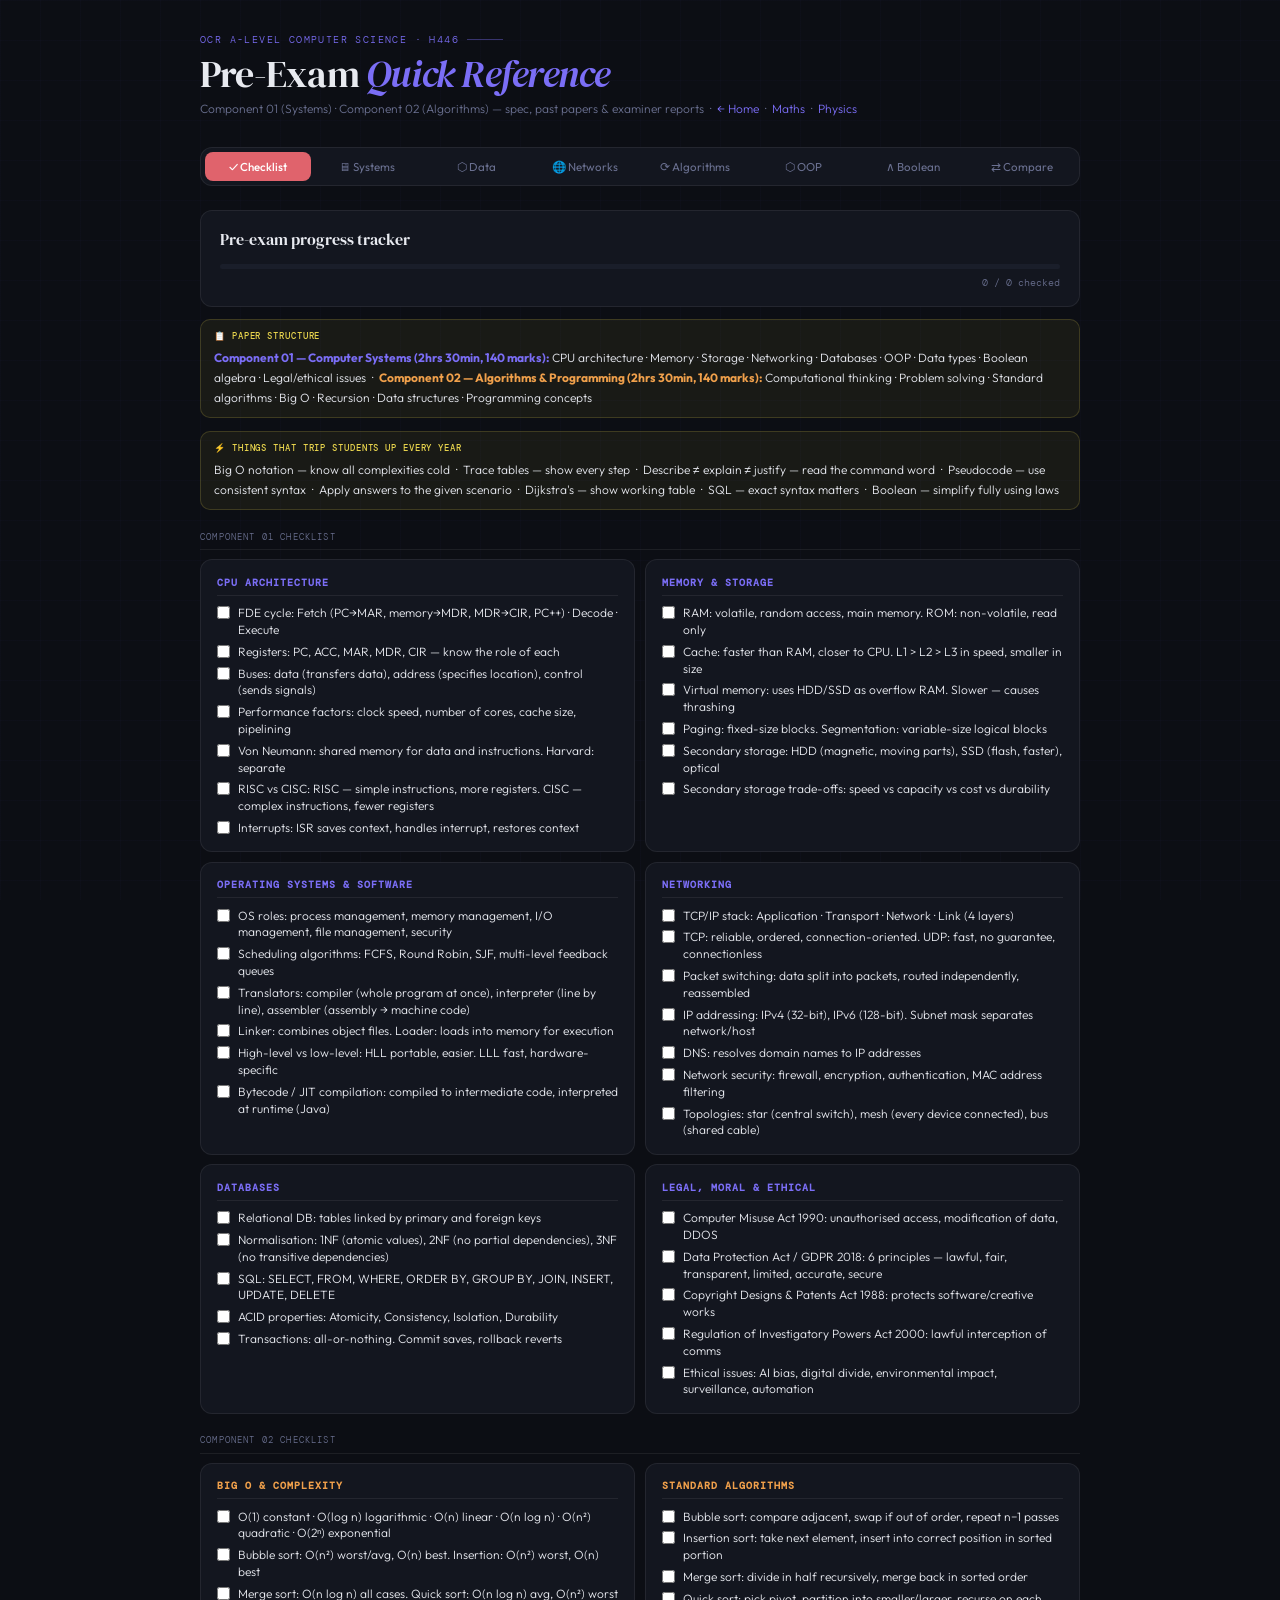
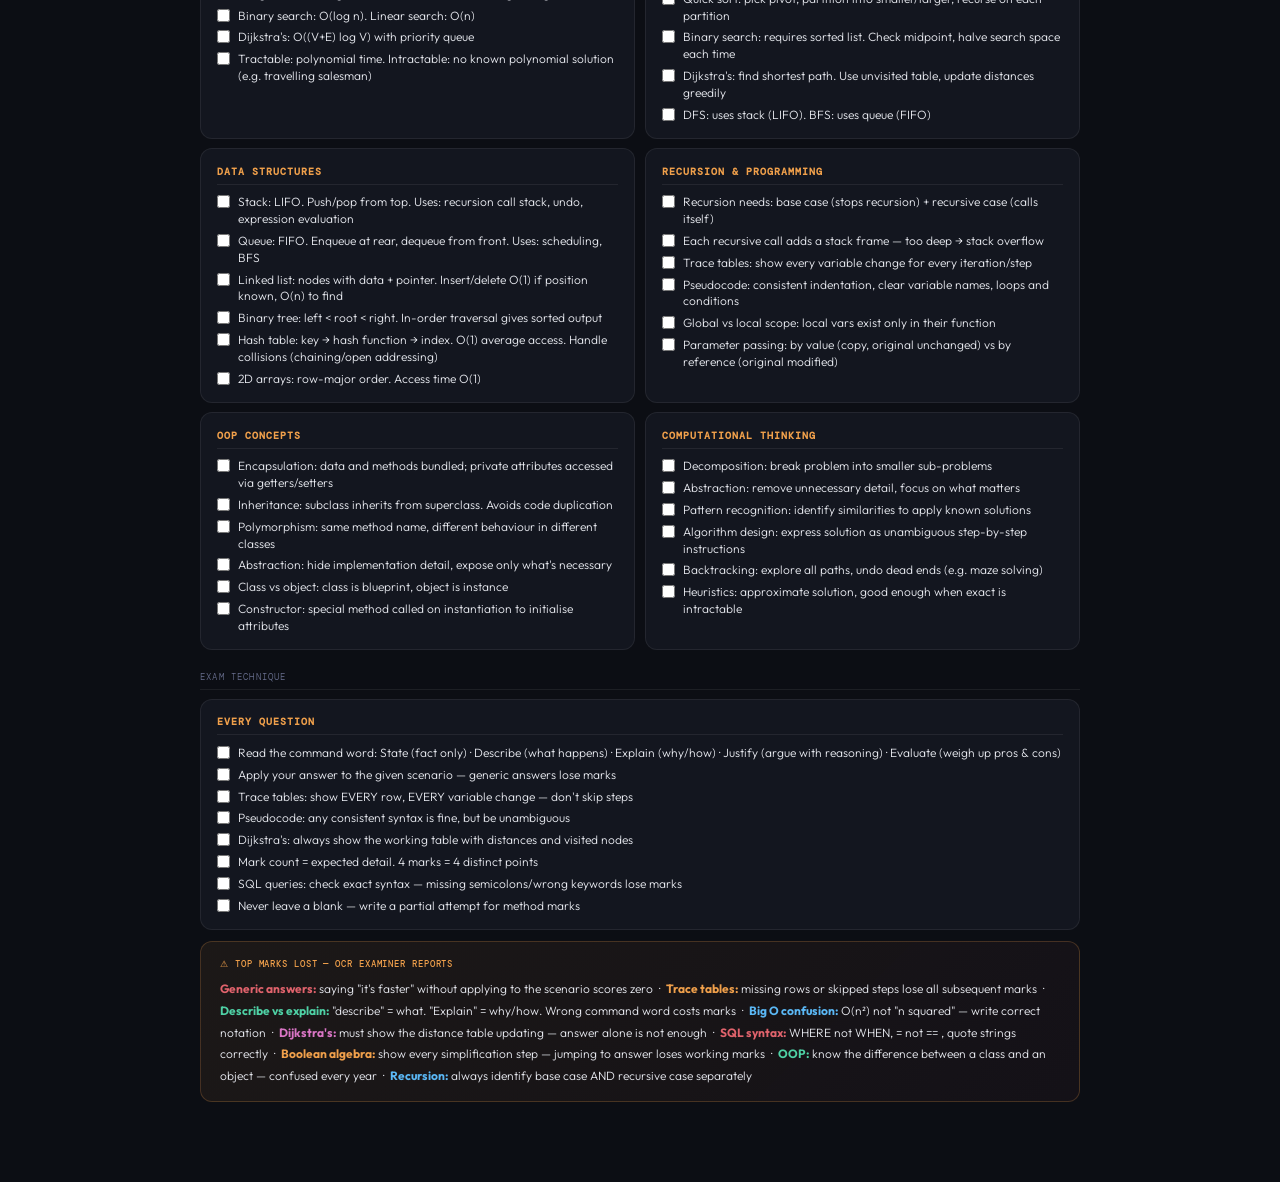
==== commit 951657cc: "Replace 'Hello World' with 'Goodbye World'" ====
--- a/cs.html
+++ b/cs.html
@@ -5,6 +5,16 @@
 <meta name="viewport" content="width=device-width, initial-scale=1.0">
 <title>OCR A-Level Computer Science — Quick Reference</title>
 <link rel="stylesheet" href="style.css">
+
+<style>
+.cmp-list{list-style:none;display:flex;flex-direction:column;gap:4px;font-size:12px;line-height:1.5;color:var(--tx)}
+.cmp-list li::before{content:"• ";color:var(--mu)}
+.cmp-table{width:100%;border-collapse:collapse;font-size:11.5px;min-width:640px}
+.cmp-table th{font-family:var(--mono);font-size:9px;text-transform:uppercase;letter-spacing:.08em;color:var(--mu);padding:6px 10px;border-bottom:1px solid var(--b2);text-align:left;white-space:nowrap}
+.cmp-table td{padding:7px 10px;border-bottom:1px solid var(--bd);vertical-align:top;line-height:1.45}
+.cmp-table tr:last-child td{border-bottom:none}
+.cmp-table tr:hover td{background:var(--s2)}
+</style>
 </head>
 <body>
 <div class="wrap">
@@ -27,6 +37,7 @@
   <button class="nb" onclick="show('algorithms',this,'--a')">⟳ Algorithms</button>
   <button class="nb" onclick="show('oop',this,'--pk')">⬡ OOP</button>
   <button class="nb" onclick="show('theory',this,'--ye')">∧ Boolean</button>
+  <button class="nb" onclick="show('compare',this,'--r')">⇄ Compare</button>
 </div>
 
 <!-- ══════ CHECKLIST ══════ -->
@@ -700,7 +711,548 @@
 
 </div>
 
-</div>
-<script src="cs.js"></script>
+
+
+<!-- ══════ COMPARISONS ══════ -->
+<div id="compare" class="panel">
+
+<div class="nib">
+  <div class="nib-t">⇄ How to use this</div>
+  These are the most common 4–6 mark questions on both papers. Examiners want <b>specific technical points</b> with context — not vague generalisations. Mirror your points: if you say one side does X, say the other does Y.
+</div>
+
+<div class="sl">Paper 1 — Systems comparisons</div>
+
+<!-- RISC vs CISC -->
+<div class="card">
+  <div class="card-h"><span class="dot" style="background:var(--p)"></span><span class="card-t">RISC vs CISC</span><span class="tag" style="background:rgba(123,110,246,.12);color:var(--p)">CPU Design</span></div>
+  <div class="cmp-grid" style="display:grid;grid-template-columns:1fr 1fr 1fr;gap:.6rem;margin-top:.7rem">
+    <div>
+      <div class="cmp-head" style="font-family:var(--mono);font-size:9px;text-transform:uppercase;letter-spacing:.09em;color:var(--mu);margin-bottom:.4rem;padding-bottom:4px;border-bottom:1px solid var(--bd)">Similarities</div>
+      <ul class="cmp-list">
+        <li>Both are CPU instruction set philosophies</li>
+        <li>Both use FDE cycle with ALU, CU, registers</li>
+        <li>Both can execute any computable program</li>
+        <li>Both use pipelining (to varying degrees)</li>
+      </ul>
+    </div>
+    <div>
+      <div class="cmp-head" style="font-family:var(--mono);font-size:9px;text-transform:uppercase;letter-spacing:.09em;color:var(--b);margin-bottom:.4rem;padding-bottom:4px;border-bottom:1px solid rgba(91,184,245,.3)">RISC</div>
+      <ul class="cmp-list">
+        <li>Small set of simple instructions</li>
+        <li>Fixed-length instructions</li>
+        <li>1 clock cycle per instruction</li>
+        <li>More general-purpose registers</li>
+        <li>Compiler does more work</li>
+        <li>Easier to pipeline</li>
+        <li>Used in ARM / mobile processors</li>
+      </ul>
+    </div>
+    <div>
+      <div class="cmp-head" style="font-family:var(--mono);font-size:9px;text-transform:uppercase;letter-spacing:.09em;color:var(--g);margin-bottom:.4rem;padding-bottom:4px;border-bottom:1px solid rgba(79,209,165,.3)">CISC</div>
+      <ul class="cmp-list">
+        <li>Large set of complex instructions</li>
+        <li>Variable-length instructions</li>
+        <li>Instructions may take multiple cycles</li>
+        <li>Fewer registers</li>
+        <li>Hardware (microcode) does more work</li>
+        <li>Harder to pipeline</li>
+        <li>Used in x86 desktop / server CPUs</li>
+      </ul>
+    </div>
+  </div>
+</div>
+
+<!-- Von Neumann vs Harvard -->
+<div class="card">
+  <div class="card-h"><span class="dot" style="background:var(--b)"></span><span class="card-t">Von Neumann vs Harvard Architecture</span><span class="tag" style="background:rgba(91,184,245,.12);color:var(--b)">Memory</span></div>
+  <div class="cmp-grid" style="display:grid;grid-template-columns:1fr 1fr 1fr;gap:.6rem;margin-top:.7rem">
+    <div>
+      <div class="cmp-head" style="font-family:var(--mono);font-size:9px;text-transform:uppercase;letter-spacing:.09em;color:var(--mu);margin-bottom:.4rem;padding-bottom:4px;border-bottom:1px solid var(--bd)">Similarities</div>
+      <ul class="cmp-list">
+        <li>Both have CPU with ALU, CU, registers</li>
+        <li>Both use buses to transfer data</li>
+        <li>Both use FDE cycle</li>
+        <li>Both store programs in memory</li>
+      </ul>
+    </div>
+    <div>
+      <div class="cmp-head" style="font-family:var(--mono);font-size:9px;text-transform:uppercase;letter-spacing:.09em;color:var(--b);margin-bottom:.4rem;padding-bottom:4px;border-bottom:1px solid rgba(91,184,245,.3)">Von Neumann</div>
+      <ul class="cmp-list">
+        <li>Single shared memory for data AND instructions</li>
+        <li>Single shared bus — one transfer at a time</li>
+        <li>Von Neumann bottleneck: can't fetch data and instruction simultaneously</li>
+        <li>Simpler and cheaper to build</li>
+        <li>General-purpose computers</li>
+      </ul>
+    </div>
+    <div>
+      <div class="cmp-head" style="font-family:var(--mono);font-size:9px;text-transform:uppercase;letter-spacing:.09em;color:var(--g);margin-bottom:.4rem;padding-bottom:4px;border-bottom:1px solid rgba(79,209,165,.3)">Harvard</div>
+      <ul class="cmp-list">
+        <li>Separate memories for data and instructions</li>
+        <li>Separate buses for each — transfers in parallel</li>
+        <li>No bottleneck — fetch both simultaneously</li>
+        <li>More complex and expensive</li>
+        <li>Used in embedded systems, DSPs, microcontrollers</li>
+      </ul>
+    </div>
+  </div>
+</div>
+
+<!-- Paging vs Segmentation -->
+<div class="card">
+  <div class="card-h"><span class="dot" style="background:var(--g)"></span><span class="card-t">Paging vs Segmentation</span><span class="tag" style="background:rgba(79,209,165,.12);color:var(--g)">Memory Management</span></div>
+  <div class="cmp-grid" style="display:grid;grid-template-columns:1fr 1fr 1fr;gap:.6rem;margin-top:.7rem">
+    <div>
+      <div class="cmp-head" style="font-family:var(--mono);font-size:9px;text-transform:uppercase;letter-spacing:.09em;color:var(--mu);margin-bottom:.4rem;padding-bottom:4px;border-bottom:1px solid var(--bd)">Similarities</div>
+      <ul class="cmp-list">
+        <li>Both divide memory into blocks</li>
+        <li>Both allow non-contiguous allocation</li>
+        <li>Both use a table to map logical to physical addresses</li>
+        <li>Both support virtual memory</li>
+        <li>Both managed by the OS</li>
+      </ul>
+    </div>
+    <div>
+      <div class="cmp-head" style="font-family:var(--mono);font-size:9px;text-transform:uppercase;letter-spacing:.09em;color:var(--b);margin-bottom:.4rem;padding-bottom:4px;border-bottom:1px solid rgba(91,184,245,.3)">Paging</div>
+      <ul class="cmp-list">
+        <li>Fixed-size blocks (pages = frames)</li>
+        <li>No external fragmentation</li>
+        <li>Internal fragmentation possible (last page part-empty)</li>
+        <li>Program unaware of page boundaries</li>
+        <li>Simple to implement</li>
+      </ul>
+    </div>
+    <div>
+      <div class="cmp-head" style="font-family:var(--mono);font-size:9px;text-transform:uppercase;letter-spacing:.09em;color:var(--g);margin-bottom:.4rem;padding-bottom:4px;border-bottom:1px solid rgba(79,209,165,.3)">Segmentation</div>
+      <ul class="cmp-list">
+        <li>Variable-size logical blocks (code, stack, heap)</li>
+        <li>External fragmentation possible</li>
+        <li>No internal fragmentation</li>
+        <li>Segments have logical meaning to programmer</li>
+        <li>Easier to share segments between processes</li>
+      </ul>
+    </div>
+  </div>
+</div>
+
+<!-- Compiler vs Interpreter -->
+<div class="card">
+  <div class="card-h"><span class="dot" style="background:var(--a)"></span><span class="card-t">Compiler vs Interpreter</span><span class="tag" style="background:rgba(240,160,75,.12);color:var(--a)">Translators</span></div>
+  <div class="cmp-grid" style="display:grid;grid-template-columns:1fr 1fr 1fr;gap:.6rem;margin-top:.7rem">
+    <div>
+      <div class="cmp-head" style="font-family:var(--mono);font-size:9px;text-transform:uppercase;letter-spacing:.09em;color:var(--mu);margin-bottom:.4rem;padding-bottom:4px;border-bottom:1px solid var(--bd)">Similarities</div>
+      <ul class="cmp-list">
+        <li>Both translate HLL source code to machine code</li>
+        <li>Both perform lexical, syntax and semantic analysis</li>
+        <li>Both report errors to the programmer</li>
+        <li>Both necessary to run HLL programs</li>
+      </ul>
+    </div>
+    <div>
+      <div class="cmp-head" style="font-family:var(--mono);font-size:9px;text-transform:uppercase;letter-spacing:.09em;color:var(--b);margin-bottom:.4rem;padding-bottom:4px;border-bottom:1px solid rgba(91,184,245,.3)">Compiler</div>
+      <ul class="cmp-list">
+        <li>Translates entire program before execution</li>
+        <li>Produces standalone executable</li>
+        <li>Source code not needed at runtime</li>
+        <li>Faster execution — already translated</li>
+        <li>All errors reported together at end</li>
+        <li>Output is platform-specific</li>
+        <li>e.g. C, C++, Rust</li>
+      </ul>
+    </div>
+    <div>
+      <div class="cmp-head" style="font-family:var(--mono);font-size:9px;text-transform:uppercase;letter-spacing:.09em;color:var(--g);margin-bottom:.4rem;padding-bottom:4px;border-bottom:1px solid rgba(79,209,165,.3)">Interpreter</div>
+      <ul class="cmp-list">
+        <li>Translates and executes line by line</li>
+        <li>No standalone executable produced</li>
+        <li>Source code required every run</li>
+        <li>Slower — retranslates each execution</li>
+        <li>Stops at first error — easier to debug</li>
+        <li>More portable across platforms</li>
+        <li>e.g. Python, Ruby</li>
+      </ul>
+    </div>
+  </div>
+</div>
+
+<!-- Circuit vs Packet Switching -->
+<div class="card">
+  <div class="card-h"><span class="dot" style="background:var(--pk)"></span><span class="card-t">Circuit Switching vs Packet Switching</span><span class="tag" style="background:rgba(217,117,196,.12);color:var(--pk)">Networking</span></div>
+  <div class="cmp-grid" style="display:grid;grid-template-columns:1fr 1fr 1fr;gap:.6rem;margin-top:.7rem">
+    <div>
+      <div class="cmp-head" style="font-family:var(--mono);font-size:9px;text-transform:uppercase;letter-spacing:.09em;color:var(--mu);margin-bottom:.4rem;padding-bottom:4px;border-bottom:1px solid var(--bd)">Similarities</div>
+      <ul class="cmp-list">
+        <li>Both transmit data between endpoints</li>
+        <li>Both use physical network infrastructure</li>
+        <li>Both can carry voice and data</li>
+      </ul>
+    </div>
+    <div>
+      <div class="cmp-head" style="font-family:var(--mono);font-size:9px;text-transform:uppercase;letter-spacing:.09em;color:var(--b);margin-bottom:.4rem;padding-bottom:4px;border-bottom:1px solid rgba(91,184,245,.3)">Circuit Switching</div>
+      <ul class="cmp-list">
+        <li>Dedicated path reserved for entire call</li>
+        <li>Consistent guaranteed bandwidth</li>
+        <li>Low and consistent latency — no jitter</li>
+        <li>Bandwidth wasted when line is idle</li>
+        <li>Single path failure ends the connection</li>
+        <li>Used in traditional telephone networks (PSTN)</li>
+      </ul>
+    </div>
+    <div>
+      <div class="cmp-head" style="font-family:var(--mono);font-size:9px;text-transform:uppercase;letter-spacing:.09em;color:var(--g);margin-bottom:.4rem;padding-bottom:4px;border-bottom:1px solid rgba(79,209,165,.3)">Packet Switching</div>
+      <ul class="cmp-list">
+        <li>Data split into packets, each routed independently</li>
+        <li>Bandwidth shared — no reservation</li>
+        <li>Variable latency, possible jitter</li>
+        <li>No wasted bandwidth — capacity shared by all</li>
+        <li>Resilient — packets rerouted around failures</li>
+        <li>Used in the internet (IP networks)</li>
+      </ul>
+    </div>
+  </div>
+</div>
+
+<!-- Client-Server vs P2P -->
+<div class="card">
+  <div class="card-h"><span class="dot" style="background:var(--r)"></span><span class="card-t">Client-Server vs Peer-to-Peer</span><span class="tag" style="background:rgba(224,99,108,.12);color:var(--r)">Network Models</span></div>
+  <div class="cmp-grid" style="display:grid;grid-template-columns:1fr 1fr 1fr;gap:.6rem;margin-top:.7rem">
+    <div>
+      <div class="cmp-head" style="font-family:var(--mono);font-size:9px;text-transform:uppercase;letter-spacing:.09em;color:var(--mu);margin-bottom:.4rem;padding-bottom:4px;border-bottom:1px solid var(--bd)">Similarities</div>
+      <ul class="cmp-list">
+        <li>Both allow devices to share resources</li>
+        <li>Both require network hardware and protocols (TCP/IP)</li>
+        <li>Both can share files, printers, internet</li>
+        <li>Both can use wired or wireless connections</li>
+      </ul>
+    </div>
+    <div>
+      <div class="cmp-head" style="font-family:var(--mono);font-size:9px;text-transform:uppercase;letter-spacing:.09em;color:var(--b);margin-bottom:.4rem;padding-bottom:4px;border-bottom:1px solid rgba(91,184,245,.3)">Client-Server</div>
+      <ul class="cmp-list">
+        <li>Dedicated server handles all requests</li>
+        <li>Centralised management — easier to secure</li>
+        <li>Easier to back up data in one place</li>
+        <li>Server failure affects ALL clients</li>
+        <li>Expensive — specialist server hardware</li>
+        <li>Scales well for large organisations</li>
+        <li>Used in businesses, schools, web hosting</li>
+      </ul>
+    </div>
+    <div>
+      <div class="cmp-head" style="font-family:var(--mono);font-size:9px;text-transform:uppercase;letter-spacing:.09em;color:var(--g);margin-bottom:.4rem;padding-bottom:4px;border-bottom:1px solid rgba(79,209,165,.3)">Peer-to-Peer</div>
+      <ul class="cmp-list">
+        <li>Each device is both client AND server</li>
+        <li>No central authority — harder to manage</li>
+        <li>Data spread across devices — harder to back up</li>
+        <li>No single point of failure</li>
+        <li>Cheap — no dedicated hardware needed</li>
+        <li>Does not scale well</li>
+        <li>Used in small networks, file sharing (BitTorrent)</li>
+      </ul>
+    </div>
+  </div>
+</div>
+
+<!-- Server-side vs Client-side -->
+<div class="card">
+  <div class="card-h"><span class="dot" style="background:var(--ye)"></span><span class="card-t">Server-side vs Client-side Processing</span><span class="tag" style="background:rgba(232,212,77,.1);color:var(--ye)">Web</span></div>
+  <div class="cmp-grid" style="display:grid;grid-template-columns:1fr 1fr 1fr;gap:.6rem;margin-top:.7rem">
+    <div>
+      <div class="cmp-head" style="font-family:var(--mono);font-size:9px;text-transform:uppercase;letter-spacing:.09em;color:var(--mu);margin-bottom:.4rem;padding-bottom:4px;border-bottom:1px solid var(--bd)">Similarities</div>
+      <ul class="cmp-list">
+        <li>Both produce dynamic web content</li>
+        <li>Both execute code to generate output</li>
+        <li>Both communicate over HTTP/HTTPS</li>
+        <li>Both can respond to user input</li>
+      </ul>
+    </div>
+    <div>
+      <div class="cmp-head" style="font-family:var(--mono);font-size:9px;text-transform:uppercase;letter-spacing:.09em;color:var(--b);margin-bottom:.4rem;padding-bottom:4px;border-bottom:1px solid rgba(91,184,245,.3)">Server-side</div>
+      <ul class="cmp-list">
+        <li>Code runs on the web server</li>
+        <li>Source code hidden from user</li>
+        <li>Can access databases and back-end resources</li>
+        <li>Works on any browser / device</li>
+        <li>Higher server load</li>
+        <li>Slower — round trip to server required</li>
+        <li>Languages: PHP, Python, Node.js, Ruby</li>
+      </ul>
+    </div>
+    <div>
+      <div class="cmp-head" style="font-family:var(--mono);font-size:9px;text-transform:uppercase;letter-spacing:.09em;color:var(--g);margin-bottom:.4rem;padding-bottom:4px;border-bottom:1px solid rgba(79,209,165,.3)">Client-side</div>
+      <ul class="cmp-list">
+        <li>Code runs in the user's browser</li>
+        <li>Source code visible — can be inspected</li>
+        <li>Cannot directly access server databases</li>
+        <li>Depends on browser compatibility</li>
+        <li>Lower server load — uses client resources</li>
+        <li>Faster — no server round trip</li>
+        <li>Languages: JavaScript, HTML, CSS</li>
+      </ul>
+    </div>
+  </div>
+</div>
+
+<div class="sl">Paper 2 — Data structures comparisons</div>
+
+<!-- Data structures big table -->
+<div class="card">
+  <div class="card-h"><span class="dot" style="background:var(--a)"></span><span class="card-t">All data structures — properties at a glance</span></div>
+  <div style="overflow-x:auto;margin-top:.7rem">
+    <table class="cmp-table">
+      <thead>
+        <tr>
+          <th>Structure</th>
+          <th>Order</th>
+          <th>Access</th>
+          <th>Insert</th>
+          <th>Delete</th>
+          <th>Search</th>
+          <th>Space</th>
+          <th>Key property</th>
+        </tr>
+      </thead>
+      <tbody>
+        <tr>
+          <td class="ca"><b>Array (1D/2D)</b></td>
+          <td>Indexed</td>
+          <td class="cg">O(1)</td>
+          <td class="cr">O(n)</td>
+          <td class="cr">O(n)</td>
+          <td class="ca">O(n)</td>
+          <td>O(n)</td>
+          <td>Fixed size, random access by index</td>
+        </tr>
+        <tr>
+          <td class="cb"><b>Stack</b></td>
+          <td>LIFO</td>
+          <td class="cr">O(n)</td>
+          <td class="cg">O(1) top</td>
+          <td class="cg">O(1) top</td>
+          <td class="cr">O(n)</td>
+          <td>O(n)</td>
+          <td>Push/pop from top only. Uses: recursion, undo, expression eval</td>
+        </tr>
+        <tr>
+          <td class="cb"><b>Queue</b></td>
+          <td>FIFO</td>
+          <td class="cr">O(n)</td>
+          <td class="cg">O(1) rear</td>
+          <td class="cg">O(1) front</td>
+          <td class="cr">O(n)</td>
+          <td>O(n)</td>
+          <td>Enqueue rear, dequeue front. Uses: scheduling, BFS, printers</td>
+        </tr>
+        <tr>
+          <td class="cg"><b>Linked List</b></td>
+          <td>Sequential</td>
+          <td class="cr">O(n)</td>
+          <td class="cg">O(1)*</td>
+          <td class="cg">O(1)*</td>
+          <td class="cr">O(n)</td>
+          <td>O(n)</td>
+          <td>*If position known. Dynamic size, pointer overhead</td>
+        </tr>
+        <tr>
+          <td class="cg"><b>Binary Search Tree</b></td>
+          <td>Sorted</td>
+          <td class="ca">O(log n)**</td>
+          <td class="ca">O(log n)**</td>
+          <td class="ca">O(log n)**</td>
+          <td class="ca">O(log n)**</td>
+          <td>O(n)</td>
+          <td>**Avg case balanced. Worst O(n) if unbalanced. Left &lt; root &lt; right</td>
+        </tr>
+        <tr>
+          <td class="cp"><b>Hash Table</b></td>
+          <td>Unordered</td>
+          <td class="cg">O(1) avg</td>
+          <td class="cg">O(1) avg</td>
+          <td class="cg">O(1) avg</td>
+          <td class="cg">O(1) avg</td>
+          <td>O(n)</td>
+          <td>Key→hash→index. Collisions degrade to O(n). Best avg-case access</td>
+        </tr>
+        <tr>
+          <td class="cpk"><b>Graph</b></td>
+          <td>None</td>
+          <td class="ca">O(V+E)</td>
+          <td class="ca">O(1)</td>
+          <td class="ca">O(E)</td>
+          <td class="ca">O(V+E)</td>
+          <td>O(V+E)</td>
+          <td>Vertices + edges. Directed/undirected, weighted/unweighted</td>
+        </tr>
+      </tbody>
+    </table>
+  </div>
+  <div class="tip">O(1) = constant · O(log n) = logarithmic · O(n) = linear · O(n²) = quadratic. Smaller = faster.</div>
+</div>
+
+<!-- Stack vs Queue -->
+<div class="card">
+  <div class="card-h"><span class="dot" style="background:var(--b)"></span><span class="card-t">Stack vs Queue</span><span class="tag" style="background:rgba(91,184,245,.12);color:var(--b)">Linear</span></div>
+  <div class="cmp-grid" style="display:grid;grid-template-columns:1fr 1fr 1fr;gap:.6rem;margin-top:.7rem">
+    <div>
+      <div class="cmp-head" style="font-family:var(--mono);font-size:9px;text-transform:uppercase;letter-spacing:.09em;color:var(--mu);margin-bottom:.4rem;padding-bottom:4px;border-bottom:1px solid var(--bd)">Similarities</div>
+      <ul class="cmp-list">
+        <li>Both are linear abstract data types</li>
+        <li>Both restrict where elements are added/removed</li>
+        <li>Both can be implemented using arrays or linked lists</li>
+        <li>Both have O(n) space complexity</li>
+        <li>Both used in algorithm design</li>
+      </ul>
+    </div>
+    <div>
+      <div class="cmp-head" style="font-family:var(--mono);font-size:9px;text-transform:uppercase;letter-spacing:.09em;color:var(--b);margin-bottom:.4rem;padding-bottom:4px;border-bottom:1px solid rgba(91,184,245,.3)">Stack (LIFO)</div>
+      <ul class="cmp-list">
+        <li>Last In, First Out</li>
+        <li>Operations: push (add to top), pop (remove from top), peek</li>
+        <li>Only access the top element</li>
+        <li>Uses: recursion call stack, undo/redo, backtracking, expression evaluation, DFS</li>
+        <li>Overflow if full, underflow if empty</li>
+      </ul>
+    </div>
+    <div>
+      <div class="cmp-head" style="font-family:var(--mono);font-size:9px;text-transform:uppercase;letter-spacing:.09em;color:var(--g);margin-bottom:.4rem;padding-bottom:4px;border-bottom:1px solid rgba(79,209,165,.3)">Queue (FIFO)</div>
+      <ul class="cmp-list">
+        <li>First In, First Out</li>
+        <li>Operations: enqueue (add to rear), dequeue (remove from front)</li>
+        <li>Only access front/rear elements</li>
+        <li>Uses: CPU scheduling, printer queues, BFS, keyboard buffer</li>
+        <li>Circular queue avoids wasted space</li>
+      </ul>
+    </div>
+  </div>
+</div>
+
+<!-- Array vs Linked List -->
+<div class="card">
+  <div class="card-h"><span class="dot" style="background:var(--g)"></span><span class="card-t">Array vs Linked List</span><span class="tag" style="background:rgba(79,209,165,.12);color:var(--g)">Sequential</span></div>
+  <div class="cmp-grid" style="display:grid;grid-template-columns:1fr 1fr 1fr;gap:.6rem;margin-top:.7rem">
+    <div>
+      <div class="cmp-head" style="font-family:var(--mono);font-size:9px;text-transform:uppercase;letter-spacing:.09em;color:var(--mu);margin-bottom:.4rem;padding-bottom:4px;border-bottom:1px solid var(--bd)">Similarities</div>
+      <ul class="cmp-list">
+        <li>Both store sequences of elements</li>
+        <li>Both support traversal of all elements</li>
+        <li>Both have O(n) space complexity</li>
+        <li>Both can implement stacks and queues</li>
+      </ul>
+    </div>
+    <div>
+      <div class="cmp-head" style="font-family:var(--mono);font-size:9px;text-transform:uppercase;letter-spacing:.09em;color:var(--b);margin-bottom:.4rem;padding-bottom:4px;border-bottom:1px solid rgba(91,184,245,.3)">Array</div>
+      <ul class="cmp-list">
+        <li>Fixed size — must declare size upfront</li>
+        <li>Contiguous memory — elements stored next to each other</li>
+        <li>O(1) random access by index</li>
+        <li>O(n) insertion/deletion — shifting required</li>
+        <li>No pointer overhead — memory efficient</li>
+        <li>Cache-friendly due to contiguous storage</li>
+      </ul>
+    </div>
+    <div>
+      <div class="cmp-head" style="font-family:var(--mono);font-size:9px;text-transform:uppercase;letter-spacing:.09em;color:var(--g);margin-bottom:.4rem;padding-bottom:4px;border-bottom:1px solid rgba(79,209,165,.3)">Linked List</div>
+      <ul class="cmp-list">
+        <li>Dynamic size — grows/shrinks at runtime</li>
+        <li>Non-contiguous — nodes can be anywhere in memory</li>
+        <li>O(n) access — must traverse from head</li>
+        <li>O(1) insertion/deletion if position known</li>
+        <li>Pointer overhead — extra memory per node</li>
+        <li>Not cache-friendly — scattered in memory</li>
+      </ul>
+    </div>
+  </div>
+</div>
+
+<!-- BST vs Hash Table -->
+<div class="card">
+  <div class="card-h"><span class="dot" style="background:var(--pk)"></span><span class="card-t">Binary Search Tree vs Hash Table</span><span class="tag" style="background:rgba(217,117,196,.12);color:var(--pk)">Search structures</span></div>
+  <div class="cmp-grid" style="display:grid;grid-template-columns:1fr 1fr 1fr;gap:.6rem;margin-top:.7rem">
+    <div>
+      <div class="cmp-head" style="font-family:var(--mono);font-size:9px;text-transform:uppercase;letter-spacing:.09em;color:var(--mu);margin-bottom:.4rem;padding-bottom:4px;border-bottom:1px solid var(--bd)">Similarities</div>
+      <ul class="cmp-list">
+        <li>Both support fast search, insert, delete</li>
+        <li>Both used as dictionary/map structures</li>
+        <li>Both have O(n) worst-case space</li>
+        <li>Both dynamically sized</li>
+      </ul>
+    </div>
+    <div>
+      <div class="cmp-head" style="font-family:var(--mono);font-size:9px;text-transform:uppercase;letter-spacing:.09em;color:var(--b);margin-bottom:.4rem;padding-bottom:4px;border-bottom:1px solid rgba(91,184,245,.3)">Binary Search Tree</div>
+      <ul class="cmp-list">
+        <li>O(log n) avg search/insert/delete (balanced)</li>
+        <li>O(n) worst case if unbalanced (like a linked list)</li>
+        <li>Data stored in sorted order</li>
+        <li>In-order traversal gives sorted output</li>
+        <li>Supports range queries efficiently</li>
+        <li>Left subtree &lt; root &lt; right subtree</li>
+      </ul>
+    </div>
+    <div>
+      <div class="cmp-head" style="font-family:var(--mono);font-size:9px;text-transform:uppercase;letter-spacing:.09em;color:var(--g);margin-bottom:.4rem;padding-bottom:4px;border-bottom:1px solid rgba(79,209,165,.3)">Hash Table</div>
+      <ul class="cmp-list">
+        <li>O(1) avg search/insert/delete</li>
+        <li>O(n) worst case on many collisions</li>
+        <li>Data stored in no particular order</li>
+        <li>No in-order traversal</li>
+        <li>Cannot do range queries</li>
+        <li>Key → hash function → array index</li>
+        <li>Collisions: chaining or open addressing</li>
+      </ul>
+    </div>
+  </div>
+</div>
+
+<!-- DFS vs BFS -->
+<div class="card">
+  <div class="card-h"><span class="dot" style="background:var(--p)"></span><span class="card-t">DFS vs BFS (Graph traversals)</span><span class="tag" style="background:rgba(123,110,246,.12);color:var(--p)">Graphs</span></div>
+  <div class="cmp-grid" style="display:grid;grid-template-columns:1fr 1fr 1fr;gap:.6rem;margin-top:.7rem">
+    <div>
+      <div class="cmp-head" style="font-family:var(--mono);font-size:9px;text-transform:uppercase;letter-spacing:.09em;color:var(--mu);margin-bottom:.4rem;padding-bottom:4px;border-bottom:1px solid var(--bd)">Similarities</div>
+      <ul class="cmp-list">
+        <li>Both visit every node in a graph</li>
+        <li>Both have O(V+E) time complexity</li>
+        <li>Both need a visited set to avoid cycles</li>
+        <li>Both can detect connectivity</li>
+        <li>Both work on directed and undirected graphs</li>
+      </ul>
+    </div>
+    <div>
+      <div class="cmp-head" style="font-family:var(--mono);font-size:9px;text-transform:uppercase;letter-spacing:.09em;color:var(--b);margin-bottom:.4rem;padding-bottom:4px;border-bottom:1px solid rgba(91,184,245,.3)">DFS — Depth First Search</div>
+      <ul class="cmp-list">
+        <li>Uses a Stack (LIFO)</li>
+        <li>Goes as deep as possible before backtracking</li>
+        <li>Memory: O(depth) — less memory for wide graphs</li>
+        <li>Does NOT guarantee shortest path</li>
+        <li>Good for: maze solving, cycle detection, topological sort, backtracking</li>
+        <li>Can get stuck in deep paths</li>
+      </ul>
+    </div>
+    <div>
+      <div class="cmp-head" style="font-family:var(--mono);font-size:9px;text-transform:uppercase;letter-spacing:.09em;color:var(--g);margin-bottom:.4rem;padding-bottom:4px;border-bottom:1px solid rgba(79,209,165,.3)">BFS — Breadth First Search</div>
+      <ul class="cmp-list">
+        <li>Uses a Queue (FIFO)</li>
+        <li>Explores all neighbours at current depth first</li>
+        <li>Memory: O(width) — less memory for deep graphs</li>
+        <li>Guarantees shortest path in unweighted graph</li>
+        <li>Good for: shortest path, network routing, social graphs, level-order traversal</li>
+        <li>Can use a lot of memory on wide graphs</li>
+      </ul>
+    </div>
+  </div>
+</div>
+
+<div class="warn">
+  <div class="w-title">⚠ Comparison question tips</div>
+  <b class="cr">Don't be vague:</b> "faster" scores nothing — say "O(1) average access vs O(n) traversal" &nbsp;·&nbsp;
+  <b class="ca">Similarities matter:</b> many 6-mark questions explicitly ask for both — don't skip them &nbsp;·&nbsp;
+  <b class="cg">Use cases close the answer:</b> "therefore a hash table is preferred when fast lookup is required and ordering doesn't matter" &nbsp;·&nbsp;
+  <b class="cb">Mirror your points:</b> if you say Stack uses LIFO, say Queue uses FIFO — the contrast is the mark &nbsp;·&nbsp;
+  <b class="cpk">BST worst case:</b> always mention O(n) occurs when the tree is unbalanced (degenerate — like a linked list)
+</div>
+
+</div>
+</div>
+<script src="shared.js"></script>
 </body>
 </html>
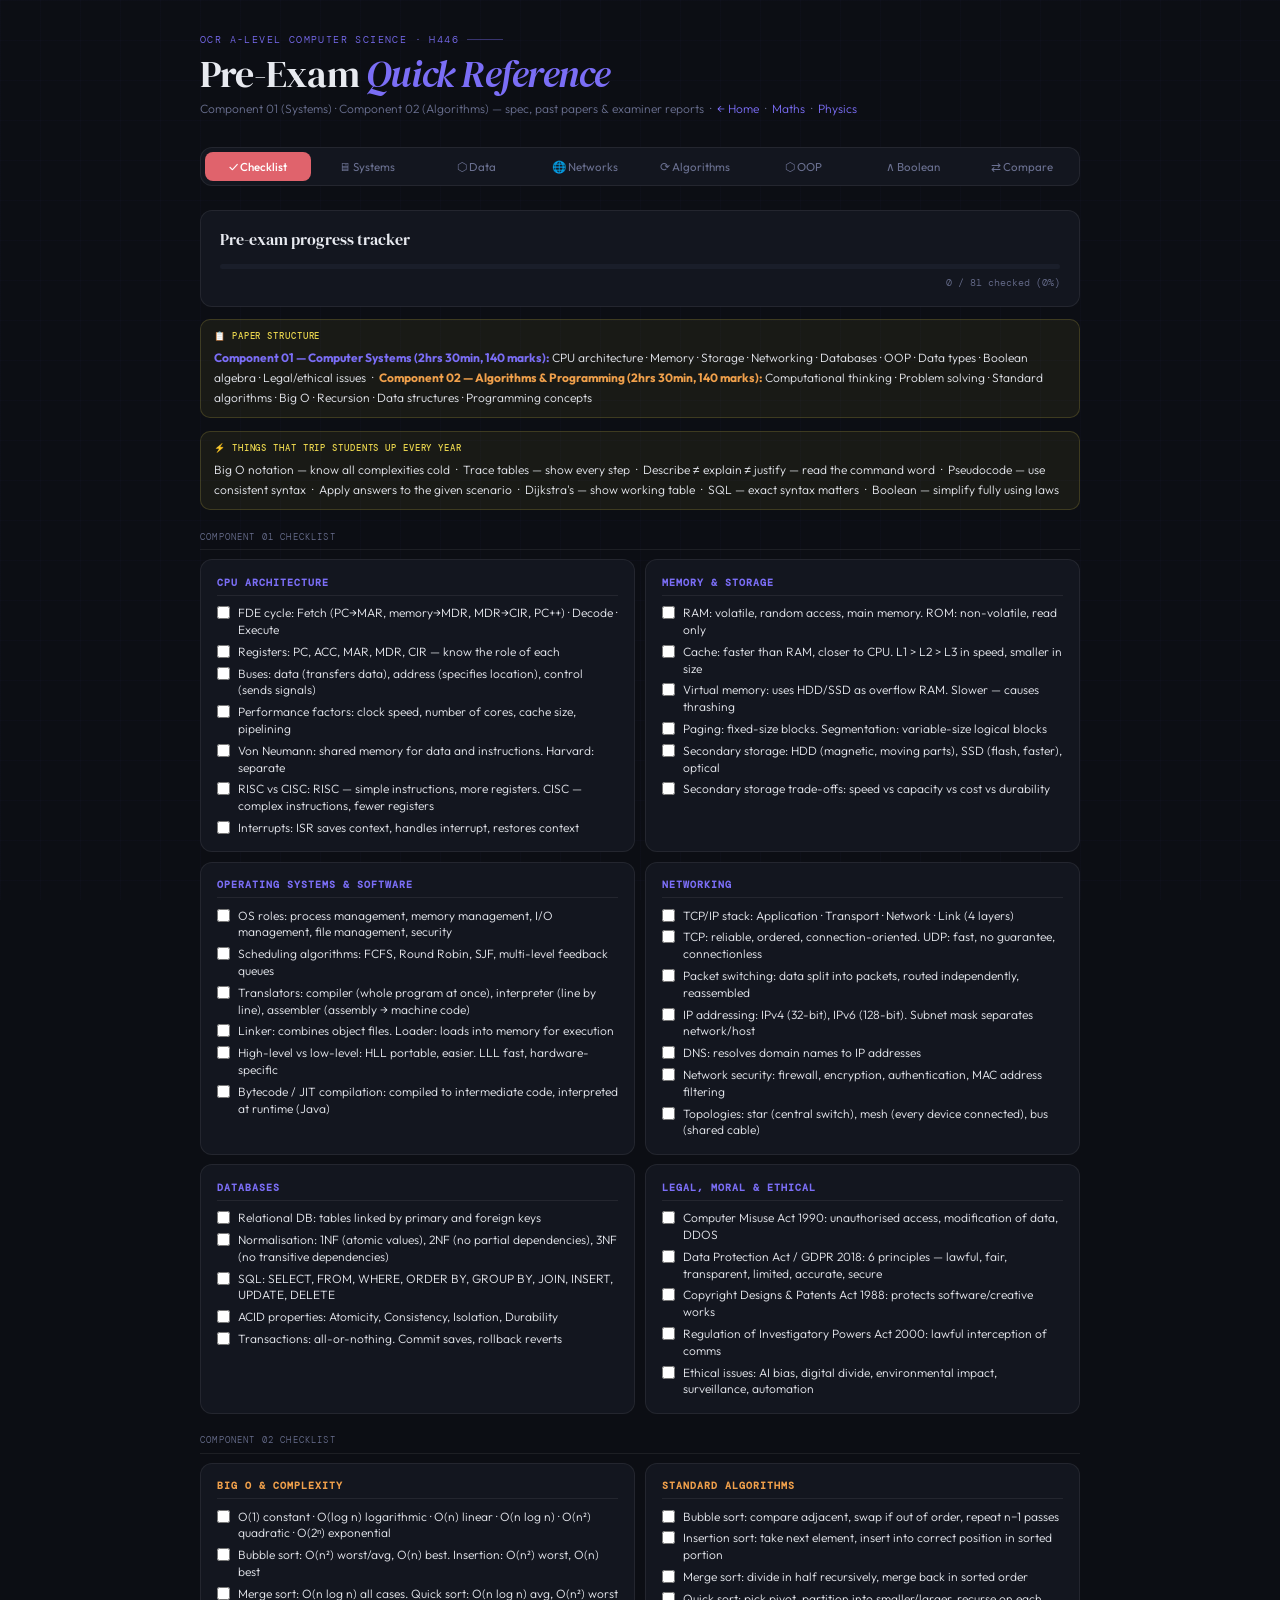
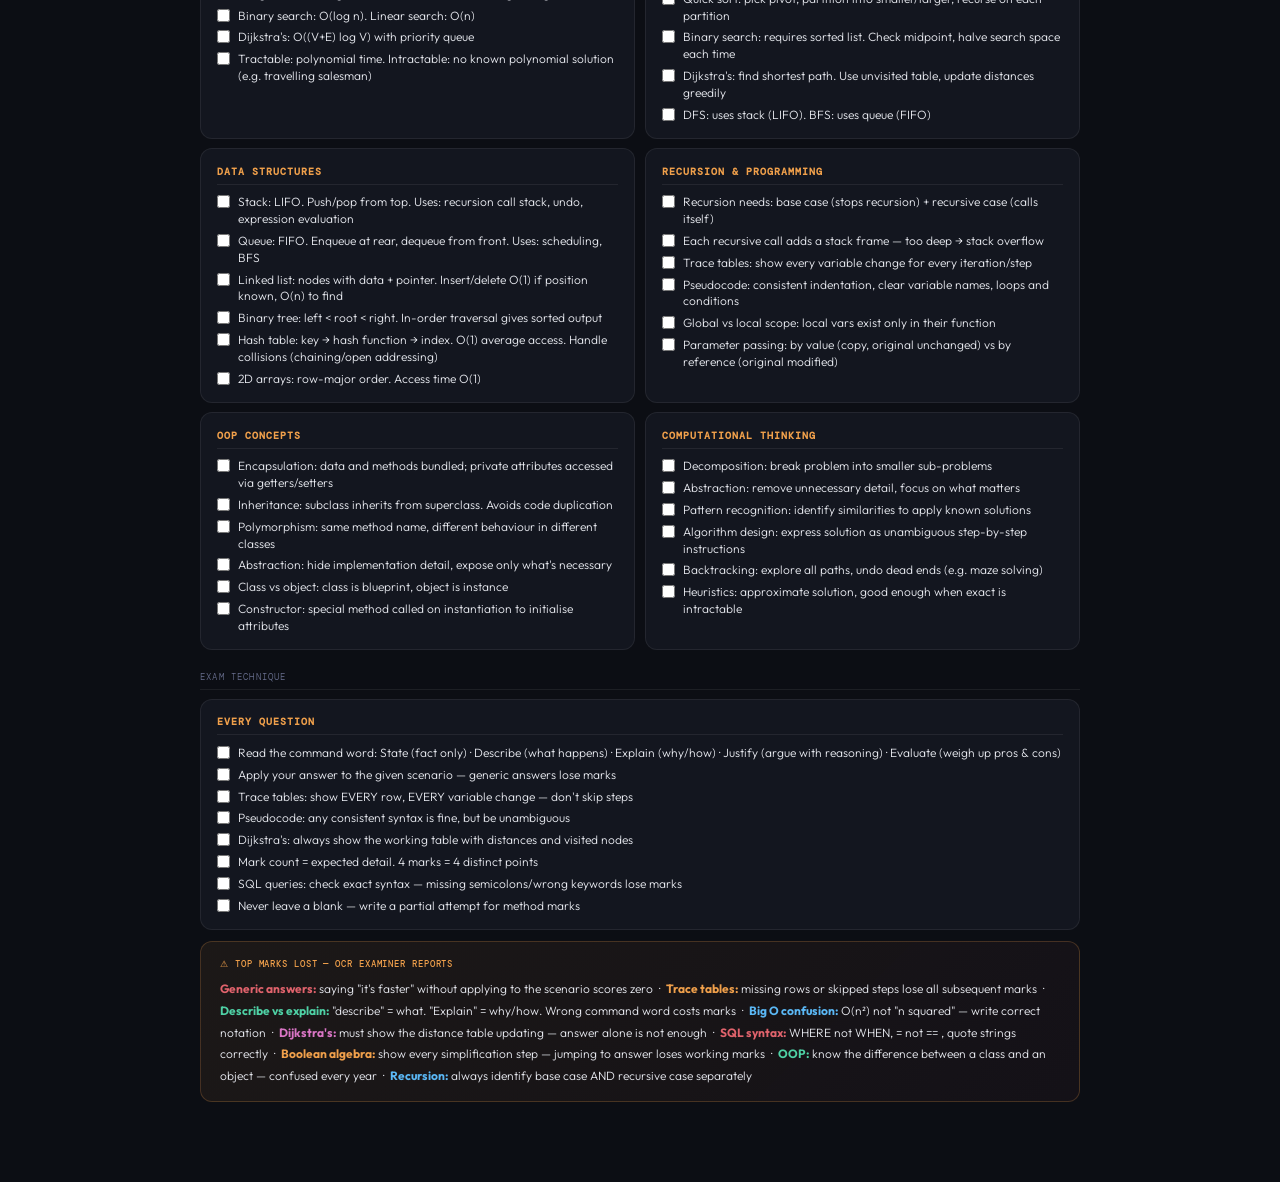
==== commit fecd0bfd: "Update cs.html" ====
--- a/cs.html
+++ b/cs.html
@@ -1253,6 +1253,6 @@
 
 </div>
 </div>
-<script src="shared.js"></script>
+<script src="cs.js"></script>
 </body>
 </html>
